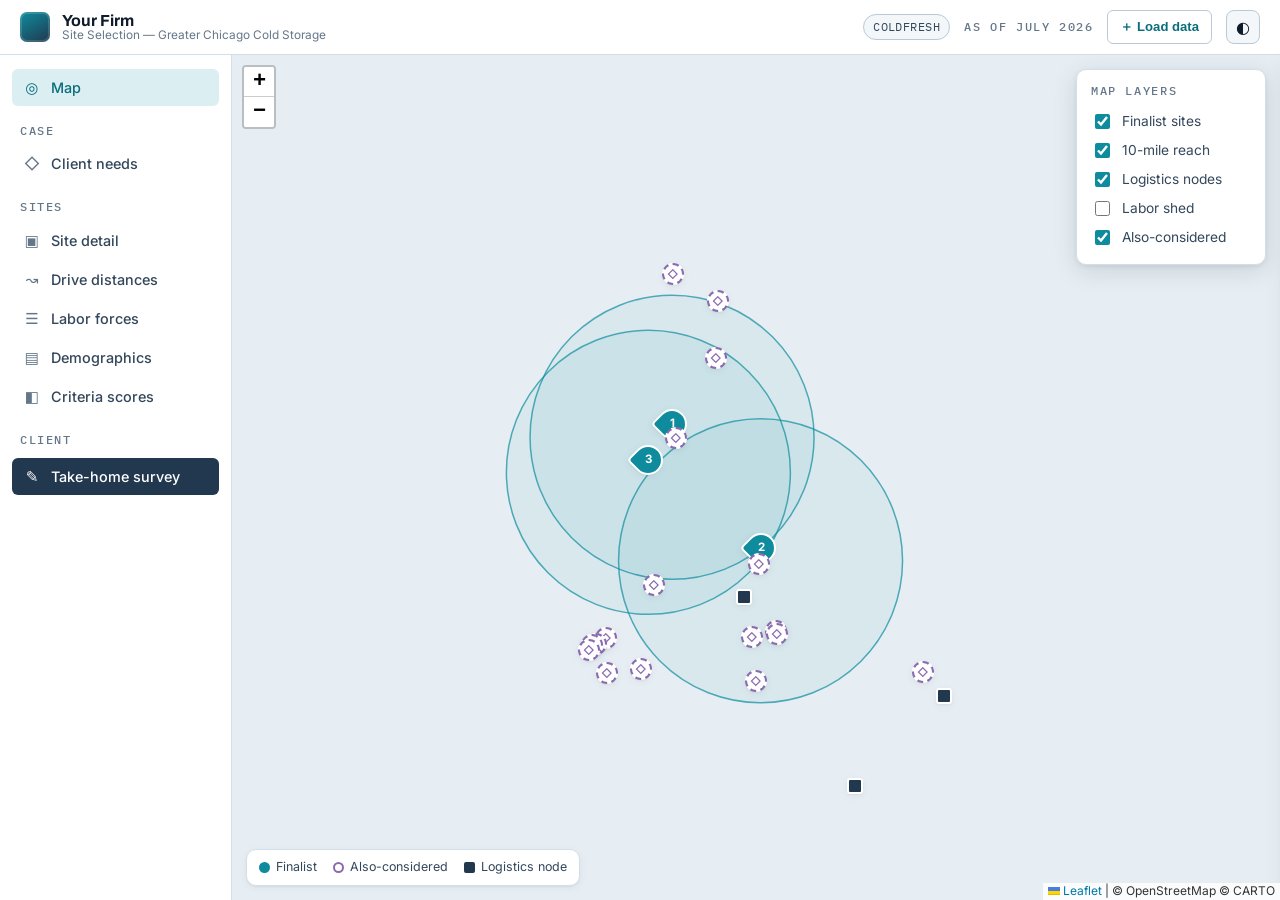
==== desktop/index.html @ 629a75b7 "Load real ColdFresh case data; adapt both builds to it Replaces the demo dataset with the client's a" ====
<!DOCTYPE html>
<html lang="en">
<head>
  <meta charset="UTF-8" />
  <meta name="viewport" content="width=device-width, initial-scale=1.0" />
  <title>Cold-Chain Site Cockpit — Desktop</title>
  <meta name="description" content="Interactive site-selection cockpit for a Greater Chicago cold-storage search." />

  <link rel="preconnect" href="https://fonts.googleapis.com" />
  <link rel="preconnect" href="https://fonts.gstatic.com" crossorigin />
  <link href="https://fonts.googleapis.com/css2?family=Archivo:wght@500;600;700;800&family=Inter:wght@400;500;600&family=IBM+Plex+Mono:wght@400;500&display=swap" rel="stylesheet" />

  <link rel="stylesheet" href="../shared/vendor/leaflet/leaflet.css" />
  <link rel="stylesheet" href="../shared/theme.css" />
  <link rel="stylesheet" href="styles.css" />
</head>
<body>
  <!-- ===== Top bar ===== -->
  <header class="topbar">
    <div class="brand">
      <div class="brand__mark" aria-hidden="true"></div>
      <div class="brand__text">
        <span class="brand__firm" id="firmName">Your Firm</span>
        <span class="brand__eng" id="engLine">Site Selection</span>
      </div>
    </div>
    <div class="topbar__meta">
      <span class="pill" id="clientPill">Client</span>
      <span class="eyebrow" id="asOf">As of —</span>
      <button class="btn btn--ghost btn--sm" id="openLoader">＋ Load data</button>
      <button class="icon-btn" id="themeToggle" title="Toggle light / dark" aria-label="Toggle theme">◐</button>
    </div>
  </header>

  <!-- ===== Sample-data banner ===== -->
  <div class="sample-banner" id="sampleBanner" hidden>
    <strong>Sample data.</strong> Placeholder figures so the map renders — replace with the real case data.
  </div>

  <!-- ===== App shell ===== -->
  <div class="app">
    <!-- Left nav -->
    <nav class="sidenav" id="sidenav" aria-label="Sections">
      <button class="navitem is-active" data-view="map"><span class="navitem__ico">◎</span>Map</button>
      <div class="navgroup eyebrow">Case</div>
      <button class="navitem" data-view="needs"><span class="navitem__ico">◇</span>Client needs</button>
      <div class="navgroup eyebrow">Sites</div>
      <button class="navitem" data-view="sites"><span class="navitem__ico">▣</span>Site detail</button>
      <button class="navitem" data-view="drive"><span class="navitem__ico">↝</span>Drive distances</button>
      <button class="navitem" data-view="labor"><span class="navitem__ico">☰</span>Labor forces</button>
      <button class="navitem" data-view="demographics"><span class="navitem__ico">▤</span>Demographics</button>
      <button class="navitem" data-view="criteria"><span class="navitem__ico">◧</span>Criteria scores</button>
      <div class="navgroup eyebrow">Client</div>
      <button class="navitem navitem--cta" data-view="survey"><span class="navitem__ico">✎</span>Take-home survey</button>
    </nav>

    <!-- Map hero -->
    <main class="stage">
      <div id="map" class="map"></div>

      <!-- Floating layer control -->
      <div class="layers" id="layers">
        <div class="layers__title eyebrow">Map layers</div>
        <label class="layers__row"><input type="checkbox" id="lyr-sites" checked /> <span>Finalist sites</span></label>
        <label class="layers__row"><input type="checkbox" id="lyr-rings" checked /> <span>10-mile reach</span></label>
        <label class="layers__row"><input type="checkbox" id="lyr-nodes" checked /> <span>Logistics nodes</span></label>
        <label class="layers__row"><input type="checkbox" id="lyr-labor" /> <span>Labor shed</span></label>
        <label class="layers__row"><input type="checkbox" id="lyr-alt" checked /> <span>Also-considered</span></label>
        <label class="layers__row" id="lyr-demo-row" hidden><input type="checkbox" id="lyr-demo" checked /> <span id="lyr-demo-label">Demographics</span></label>
      </div>
      <div class="demo-legend" id="demoLegend" hidden></div>

      <!-- Map legend -->
      <div class="legend" id="legend">
        <span><i class="dot dot--site"></i>Finalist</span>
        <span><i class="dot dot--alt"></i>Also-considered</span>
        <span><i class="dot dot--node"></i>Logistics node</span>
      </div>
    </main>

    <!-- Right drawer (site detail / section panels) -->
    <aside class="drawer" id="drawer" aria-live="polite" hidden>
      <button class="drawer__close" id="drawerClose" aria-label="Close">✕</button>
      <div class="drawer__body" id="drawerBody"></div>
    </aside>
  </div>

  <!-- Data loader modal -->
  <div class="modal" id="loaderModal" hidden>
    <div class="modal__scrim" id="loaderScrim"></div>
    <div class="modal__card" role="dialog" aria-label="Load data">
      <button class="modal__close" id="loaderClose" aria-label="Close">✕</button>
      <div class="eyebrow">Load your data</div>
      <h2 style="margin:4px 0 6px">Drop in your files</h2>
      <p class="modal__lede">CSV, Excel (.xlsx), or GeoJSON — sites, demographics, and client requirements. The map and every component adjust to what you load. Stored on this device for this build only.</p>

      <div class="dropzone" id="dropzone">
        <input type="file" id="fileInput" multiple accept=".csv,.tsv,.txt,.xlsx,.xls,.geojson,.json" hidden />
        <div class="dropzone__inner">
          <div class="dropzone__ico">⬆</div>
          <div><strong>Drag files here</strong> or <button class="linklike" id="browseBtn">browse</button></div>
          <div class="dropzone__hint">sites · demographics · requirements</div>
        </div>
      </div>

      <div class="filelist" id="filelist"></div>

      <div class="modal__row">
        <button class="btn" id="applyBtn" disabled>Apply to dashboard</button>
        <button class="btn btn--ghost" id="resetBtn">Reset to demo</button>
      </div>
      <div id="loaderMsg" class="loader-msg"></div>

      <details class="templates">
        <summary>Need the format? Download a template</summary>
        <div class="templates__row">
          <a class="pill" href="../templates/sites-template.csv" download>sites-template.csv</a>
          <a class="pill" href="../templates/demographics-template.csv" download>demographics-template.csv</a>
          <a class="pill" href="../templates/requirements-template.csv" download>requirements-template.csv</a>
        </div>
        <p class="form-note" style="margin-top:8px">Column names are flexible (e.g. <code>rent</code>, <code>askingRent</code>, or <code>rentNNN</code> all work). Sites need <code>lat</code>/<code>lng</code>; demographics need <code>lat</code>/<code>lng</code> + any metric columns; requirements need <code>label</code>/<code>value</code>.</p>
      </details>
    </div>
  </div>

  <script src="../shared/vendor/leaflet/leaflet.js"></script>
  <script src="../shared/vendor/papaparse.min.js"></script>
  <script src="../shared/vendor/xlsx.full.min.js"></script>
  <script src="../shared/config.js"></script>
  <script src="../shared/data.js"></script>
  <script src="../shared/loader.js"></script>
  <script src="app.js"></script>
</body>
</html>
---- shared/vendor/leaflet/leaflet.css ----
/* required styles */

.leaflet-pane,
.leaflet-tile,
.leaflet-marker-icon,
.leaflet-marker-shadow,
.leaflet-tile-container,
.leaflet-pane > svg,
.leaflet-pane > canvas,
.leaflet-zoom-box,
.leaflet-image-layer,
.leaflet-layer {
	position: absolute;
	left: 0;
	top: 0;
	}
.leaflet-container {
	overflow: hidden;
	}
.leaflet-tile,
.leaflet-marker-icon,
.leaflet-marker-shadow {
	-webkit-user-select: none;
	   -moz-user-select: none;
	        user-select: none;
	  -webkit-user-drag: none;
	}
/* Prevents IE11 from highlighting tiles in blue */
.leaflet-tile::selection {
	background: transparent;
}
/* Safari renders non-retina tile on retina better with this, but Chrome is worse */
.leaflet-safari .leaflet-tile {
	image-rendering: -webkit-optimize-contrast;
	}
/* hack that prevents hw layers "stretching" when loading new tiles */
.leaflet-safari .leaflet-tile-container {
	width: 1600px;
	height: 1600px;
	-webkit-transform-origin: 0 0;
	}
.leaflet-marker-icon,
.leaflet-marker-shadow {
	display: block;
	}
/* .leaflet-container svg: reset svg max-width decleration shipped in Joomla! (joomla.org) 3.x */
/* .leaflet-container img: map is broken in FF if you have max-width: 100% on tiles */
.leaflet-container .leaflet-overlay-pane svg {
	max-width: none !important;
	max-height: none !important;
	}
.leaflet-container .leaflet-marker-pane img,
.leaflet-container .leaflet-shadow-pane img,
.leaflet-container .leaflet-tile-pane img,
.leaflet-container img.leaflet-image-layer,
.leaflet-container .leaflet-tile {
	max-width: none !important;
	max-height: none !important;
	width: auto;
	padding: 0;
	}

.leaflet-container img.leaflet-tile {
	/* See: https://bugs.chromium.org/p/chromium/issues/detail?id=600120 */
	mix-blend-mode: plus-lighter;
}

.leaflet-container.leaflet-touch-zoom {
	-ms-touch-action: pan-x pan-y;
	touch-action: pan-x pan-y;
	}
.leaflet-container.leaflet-touch-drag {
	-ms-touch-action: pinch-zoom;
	/* Fallback for FF which doesn't support pinch-zoom */
	touch-action: none;
	touch-action: pinch-zoom;
}
.leaflet-container.leaflet-touch-drag.leaflet-touch-zoom {
	-ms-touch-action: none;
	touch-action: none;
}
.leaflet-container {
	-webkit-tap-highlight-color: transparent;
}
.leaflet-container a {
	-webkit-tap-highlight-color: rgba(51, 181, 229, 0.4);
}
.leaflet-tile {
	filter: inherit;
	visibility: hidden;
	}
.leaflet-tile-loaded {
	visibility: inherit;
	}
.leaflet-zoom-box {
	width: 0;
	height: 0;
	-moz-box-sizing: border-box;
	     box-sizing: border-box;
	z-index: 800;
	}
/* workaround for https://bugzilla.mozilla.org/show_bug.cgi?id=888319 */
.leaflet-overlay-pane svg {
	-moz-user-select: none;
	}

.leaflet-pane         { z-index: 400; }

.leaflet-tile-pane    { z-index: 200; }
.leaflet-overlay-pane { z-index: 400; }
.leaflet-shadow-pane  { z-index: 500; }
.leaflet-marker-pane  { z-index: 600; }
.leaflet-tooltip-pane   { z-index: 650; }
.leaflet-popup-pane   { z-index: 700; }

.leaflet-map-pane canvas { z-index: 100; }
.leaflet-map-pane svg    { z-index: 200; }

.leaflet-vml-shape {
	width: 1px;
	height: 1px;
	}
.lvml {
	behavior: url(#default#VML);
	display: inline-block;
	position: absolute;
	}


/* control positioning */

.leaflet-control {
	position: relative;
	z-index: 800;
	pointer-events: visiblePainted; /* IE 9-10 doesn't have auto */
	pointer-events: auto;
	}
.leaflet-top,
.leaflet-bottom {
	position: absolute;
	z-index: 1000;
	pointer-events: none;
	}
.leaflet-top {
	top: 0;
	}
.leaflet-right {
	right: 0;
	}
.leaflet-bottom {
	bottom: 0;
	}
.leaflet-left {
	left: 0;
	}
.leaflet-control {
	float: left;
	clear: both;
	}
.leaflet-right .leaflet-control {
	float: right;
	}
.leaflet-top .leaflet-control {
	margin-top: 10px;
	}
.leaflet-bottom .leaflet-control {
	margin-bottom: 10px;
	}
.leaflet-left .leaflet-control {
	margin-left: 10px;
	}
.leaflet-right .leaflet-control {
	margin-right: 10px;
	}


/* zoom and fade animations */

.leaflet-fade-anim .leaflet-popup {
	opacity: 0;
	-webkit-transition: opacity 0.2s linear;
	   -moz-transition: opacity 0.2s linear;
	        transition: opacity 0.2s linear;
	}
.leaflet-fade-anim .leaflet-map-pane .leaflet-popup {
	opacity: 1;
	}
.leaflet-zoom-animated {
	-webkit-transform-origin: 0 0;
	    -ms-transform-origin: 0 0;
	        transform-origin: 0 0;
	}
svg.leaflet-zoom-animated {
	will-change: transform;
}

.leaflet-zoom-anim .leaflet-zoom-animated {
	-webkit-transition: -webkit-transform 0.25s cubic-bezier(0,0,0.25,1);
	   -moz-transition:    -moz-transform 0.25s cubic-bezier(0,0,0.25,1);
	        transition:         transform 0.25s cubic-bezier(0,0,0.25,1);
	}
.leaflet-zoom-anim .leaflet-tile,
.leaflet-pan-anim .leaflet-tile {
	-webkit-transition: none;
	   -moz-transition: none;
	        transition: none;
	}

.leaflet-zoom-anim .leaflet-zoom-hide {
	visibility: hidden;
	}


/* cursors */

.leaflet-interactive {
	cursor: pointer;
	}
.leaflet-grab {
	cursor: -webkit-grab;
	cursor:    -moz-grab;
	cursor:         grab;
	}
.leaflet-crosshair,
.leaflet-crosshair .leaflet-interactive {
	cursor: crosshair;
	}
.leaflet-popup-pane,
.leaflet-control {
	cursor: auto;
	}
.leaflet-dragging .leaflet-grab,
.leaflet-dragging .leaflet-grab .leaflet-interactive,
.leaflet-dragging .leaflet-marker-draggable {
	cursor: move;
	cursor: -webkit-grabbing;
	cursor:    -moz-grabbing;
	cursor:         grabbing;
	}

/* marker & overlays interactivity */
.leaflet-marker-icon,
.leaflet-marker-shadow,
.leaflet-image-layer,
.leaflet-pane > svg path,
.leaflet-tile-container {
	pointer-events: none;
	}

.leaflet-marker-icon.leaflet-interactive,
.leaflet-image-layer.leaflet-interactive,
.leaflet-pane > svg path.leaflet-interactive,
svg.leaflet-image-layer.leaflet-interactive path {
	pointer-events: visiblePainted; /* IE 9-10 doesn't have auto */
	pointer-events: auto;
	}

/* visual tweaks */

.leaflet-container {
	background: #ddd;
	outline-offset: 1px;
	}
.leaflet-container a {
	color: #0078A8;
	}
.leaflet-zoom-box {
	border: 2px dotted #38f;
	background: rgba(255,255,255,0.5);
	}


/* general typography */
.leaflet-container {
	font-family: "Helvetica Neue", Arial, Helvetica, sans-serif;
	font-size: 12px;
	font-size: 0.75rem;
	line-height: 1.5;
	}


/* general toolbar styles */

.leaflet-bar {
	box-shadow: 0 1px 5px rgba(0,0,0,0.65);
	border-radius: 4px;
	}
.leaflet-bar a {
	background-color: #fff;
	border-bottom: 1px solid #ccc;
	width: 26px;
	height: 26px;
	line-height: 26px;
	display: block;
	text-align: center;
	text-decoration: none;
	color: black;
	}
.leaflet-bar a,
.leaflet-control-layers-toggle {
	background-position: 50% 50%;
	background-repeat: no-repeat;
	display: block;
	}
.leaflet-bar a:hover,
.leaflet-bar a:focus {
	background-color: #f4f4f4;
	}
.leaflet-bar a:first-child {
	border-top-left-radius: 4px;
	border-top-right-radius: 4px;
	}
.leaflet-bar a:last-child {
	border-bottom-left-radius: 4px;
	border-bottom-right-radius: 4px;
	border-bottom: none;
	}
.leaflet-bar a.leaflet-disabled {
	cursor: default;
	background-color: #f4f4f4;
	color: #bbb;
	}

.leaflet-touch .leaflet-bar a {
	width: 30px;
	height: 30px;
	line-height: 30px;
	}
.leaflet-touch .leaflet-bar a:first-child {
	border-top-left-radius: 2px;
	border-top-right-radius: 2px;
	}
.leaflet-touch .leaflet-bar a:last-child {
	border-bottom-left-radius: 2px;
	border-bottom-right-radius: 2px;
	}

/* zoom control */

.leaflet-control-zoom-in,
.leaflet-control-zoom-out {
	font: bold 18px 'Lucida Console', Monaco, monospace;
	text-indent: 1px;
	}

.leaflet-touch .leaflet-control-zoom-in, .leaflet-touch .leaflet-control-zoom-out  {
	font-size: 22px;
	}


/* layers control */

.leaflet-control-layers {
	box-shadow: 0 1px 5px rgba(0,0,0,0.4);
	background: #fff;
	border-radius: 5px;
	}
.leaflet-control-layers-toggle {
	background-image: url(images/layers.png);
	width: 36px;
	height: 36px;
	}
.leaflet-retina .leaflet-control-layers-toggle {
	background-image: url(images/layers-2x.png);
	background-size: 26px 26px;
	}
.leaflet-touch .leaflet-control-layers-toggle {
	width: 44px;
	height: 44px;
	}
.leaflet-control-layers .leaflet-control-layers-list,
.leaflet-control-layers-expanded .leaflet-control-layers-toggle {
	display: none;
	}
.leaflet-control-layers-expanded .leaflet-control-layers-list {
	display: block;
	position: relative;
	}
.leaflet-control-layers-expanded {
	padding: 6px 10px 6px 6px;
	color: #333;
	background: #fff;
	}
.leaflet-control-layers-scrollbar {
	overflow-y: scroll;
	overflow-x: hidden;
	padding-right: 5px;
	}
.leaflet-control-layers-selector {
	margin-top: 2px;
	position: relative;
	top: 1px;
	}
.leaflet-control-layers label {
	display: block;
	font-size: 13px;
	font-size: 1.08333em;
	}
.leaflet-control-layers-separator {
	height: 0;
	border-top: 1px solid #ddd;
	margin: 5px -10px 5px -6px;
	}

/* Default icon URLs */
.leaflet-default-icon-path { /* used only in path-guessing heuristic, see L.Icon.Default */
	background-image: url(images/marker-icon.png);
	}


/* attribution and scale controls */

.leaflet-container .leaflet-control-attribution {
	background: #fff;
	background: rgba(255, 255, 255, 0.8);
	margin: 0;
	}
.leaflet-control-attribution,
.leaflet-control-scale-line {
	padding: 0 5px;
	color: #333;
	line-height: 1.4;
	}
.leaflet-control-attribution a {
	text-decoration: none;
	}
.leaflet-control-attribution a:hover,
.leaflet-control-attribution a:focus {
	text-decoration: underline;
	}
.leaflet-attribution-flag {
	display: inline !important;
	vertical-align: baseline !important;
	width: 1em;
	height: 0.6669em;
	}
.leaflet-left .leaflet-control-scale {
	margin-left: 5px;
	}
.leaflet-bottom .leaflet-control-scale {
	margin-bottom: 5px;
	}
.leaflet-control-scale-line {
	border: 2px solid #777;
	border-top: none;
	line-height: 1.1;
	padding: 2px 5px 1px;
	white-space: nowrap;
	-moz-box-sizing: border-box;
	     box-sizing: border-box;
	background: rgba(255, 255, 255, 0.8);
	text-shadow: 1px 1px #fff;
	}
.leaflet-control-scale-line:not(:first-child) {
	border-top: 2px solid #777;
	border-bottom: none;
	margin-top: -2px;
	}
.leaflet-control-scale-line:not(:first-child):not(:last-child) {
	border-bottom: 2px solid #777;
	}

.leaflet-touch .leaflet-control-attribution,
.leaflet-touch .leaflet-control-layers,
.leaflet-touch .leaflet-bar {
	box-shadow: none;
	}
.leaflet-touch .leaflet-control-layers,
.leaflet-touch .leaflet-bar {
	border: 2px solid rgba(0,0,0,0.2);
	background-clip: padding-box;
	}


/* popup */

.leaflet-popup {
	position: absolute;
	text-align: center;
	margin-bottom: 20px;
	}
.leaflet-popup-content-wrapper {
	padding: 1px;
	text-align: left;
	border-radius: 12px;
	}
.leaflet-popup-content {
	margin: 13px 24px 13px 20px;
	line-height: 1.3;
	font-size: 13px;
	font-size: 1.08333em;
	min-height: 1px;
	}
.leaflet-popup-content p {
	margin: 17px 0;
	margin: 1.3em 0;
	}
.leaflet-popup-tip-container {
	width: 40px;
	height: 20px;
	position: absolute;
	left: 50%;
	margin-top: -1px;
	margin-left: -20px;
	overflow: hidden;
	pointer-events: none;
	}
.leaflet-popup-tip {
	width: 17px;
	height: 17px;
	padding: 1px;

	margin: -10px auto 0;
	pointer-events: auto;

	-webkit-transform: rotate(45deg);
	   -moz-transform: rotate(45deg);
	    -ms-transform: rotate(45deg);
	        transform: rotate(45deg);
	}
.leaflet-popup-content-wrapper,
.leaflet-popup-tip {
	background: white;
	color: #333;
	box-shadow: 0 3px 14px rgba(0,0,0,0.4);
	}
.leaflet-container a.leaflet-popup-close-button {
	position: absolute;
	top: 0;
	right: 0;
	border: none;
	text-align: center;
	width: 24px;
	height: 24px;
	font: 16px/24px Tahoma, Verdana, sans-serif;
	color: #757575;
	text-decoration: none;
	background: transparent;
	}
.leaflet-container a.leaflet-popup-close-button:hover,
.leaflet-container a.leaflet-popup-close-button:focus {
	color: #585858;
	}
.leaflet-popup-scrolled {
	overflow: auto;
	}

.leaflet-oldie .leaflet-popup-content-wrapper {
	-ms-zoom: 1;
	}
.leaflet-oldie .leaflet-popup-tip {
	width: 24px;
	margin: 0 auto;

	-ms-filter: "progid:DXImageTransform.Microsoft.Matrix(M11=0.70710678, M12=0.70710678, M21=-0.70710678, M22=0.70710678)";
	filter: progid:DXImageTransform.Microsoft.Matrix(M11=0.70710678, M12=0.70710678, M21=-0.70710678, M22=0.70710678);
	}

.leaflet-oldie .leaflet-control-zoom,
.leaflet-oldie .leaflet-control-layers,
.leaflet-oldie .leaflet-popup-content-wrapper,
.leaflet-oldie .leaflet-popup-tip {
	border: 1px solid #999;
	}


/* div icon */

.leaflet-div-icon {
	background: #fff;
	border: 1px solid #666;
	}


/* Tooltip */
/* Base styles for the element that has a tooltip */
.leaflet-tooltip {
	position: absolute;
	padding: 6px;
	background-color: #fff;
	border: 1px solid #fff;
	border-radius: 3px;
	color: #222;
	white-space: nowrap;
	-webkit-user-select: none;
	-moz-user-select: none;
	-ms-user-select: none;
	user-select: none;
	pointer-events: none;
	box-shadow: 0 1px 3px rgba(0,0,0,0.4);
	}
.leaflet-tooltip.leaflet-interactive {
	cursor: pointer;
	pointer-events: auto;
	}
.leaflet-tooltip-top:before,
.leaflet-tooltip-bottom:before,
.leaflet-tooltip-left:before,
.leaflet-tooltip-right:before {
	position: absolute;
	pointer-events: none;
	border: 6px solid transparent;
	background: transparent;
	content: "";
	}

/* Directions */

.leaflet-tooltip-bottom {
	margin-top: 6px;
}
.leaflet-tooltip-top {
	margin-top: -6px;
}
.leaflet-tooltip-bottom:before,
.leaflet-tooltip-top:before {
	left: 50%;
	margin-left: -6px;
	}
.leaflet-tooltip-top:before {
	bottom: 0;
	margin-bottom: -12px;
	border-top-color: #fff;
	}
.leaflet-tooltip-bottom:before {
	top: 0;
	margin-top: -12px;
	margin-left: -6px;
	border-bottom-color: #fff;
	}
.leaflet-tooltip-left {
	margin-left: -6px;
}
.leaflet-tooltip-right {
	margin-left: 6px;
}
.leaflet-tooltip-left:before,
.leaflet-tooltip-right:before {
	top: 50%;
	margin-top: -6px;
	}
.leaflet-tooltip-left:before {
	right: 0;
	margin-right: -12px;
	border-left-color: #fff;
	}
.leaflet-tooltip-right:before {
	left: 0;
	margin-left: -12px;
	border-right-color: #fff;
	}

/* Printing */

@media print {
	/* Prevent printers from removing background-images of controls. */
	.leaflet-control {
		-webkit-print-color-adjust: exact;
		print-color-adjust: exact;
		}
	}
---- shared/theme.css ----
/* ============================================================
   Cold-Chain Site Cockpit — shared design tokens
   Subject: cold-storage industrial site selection, Chicago/Midwest
   Treatment: utilitarian-but-polished information-design dashboard.
   Palette is cool-biased ("cold storage"): steel navy structure,
   cold-teal accent, reserved semantic colors for scorecards.
   ============================================================ */

:root {
  /* type roles */
  --font-display: "Archivo", "Archivo Narrow", system-ui, -apple-system, "Segoe UI", sans-serif;
  --font-body: "Inter", system-ui, -apple-system, "Segoe UI", Roboto, sans-serif;
  --font-mono: "IBM Plex Mono", ui-monospace, "SFMono-Regular", "Menlo", monospace;

  /* type scale (1.20 minor third) */
  --t-eyebrow: 0.72rem;
  --t-small: 0.82rem;
  --t-body: 0.95rem;
  --t-h4: 1.05rem;
  --t-h3: 1.3rem;
  --t-h2: 1.62rem;
  --t-h1: 2.1rem;
  --t-display: 2.6rem;

  /* radii + elevation */
  --r-sm: 6px;
  --r-md: 10px;
  --r-lg: 16px;
  --shadow-1: 0 1px 2px rgba(14, 27, 42, 0.06), 0 2px 8px rgba(14, 27, 42, 0.05);
  --shadow-2: 0 6px 24px rgba(14, 27, 42, 0.12), 0 2px 6px rgba(14, 27, 42, 0.08);

  /* spacing rhythm */
  --sp-1: 4px;
  --sp-2: 8px;
  --sp-3: 12px;
  --sp-4: 16px;
  --sp-5: 24px;
  --sp-6: 32px;
  --sp-7: 48px;
}

/* ---- LIGHT (default) ---- */
:root {
  --bg: #EEF3F7;          /* cool page ground */
  --surface: #FFFFFF;
  --surface-2: #F3F7FA;
  --surface-3: #E6EEF3;
  --ink: #0E1B2A;         /* cool near-black */
  --ink-2: #33475B;
  --ink-muted: #64778A;
  --line: #D3DFE8;
  --line-strong: #B9CAD6;

  --accent: #0E8C9E;       /* cold teal */
  --accent-strong: #0A6D7C;
  --accent-soft: #DBEFF2;
  --navy: #21384F;         /* steel navy — structural */
  --navy-soft: #E4EAF0;

  /* semantic (scorecards / status) — distinct from accent */
  --good: #2E9E6B;
  --good-soft: #DAF0E4;
  --warn: #C0891F;
  --warn-soft: #F6EBCF;
  --crit: #C24A43;
  --crit-soft: #F6DCDA;

  /* map layer colors */
  --site-primary: #0E8C9E;
  --site-alt: #8A6BB0;      /* also-considered — violet, distinct hue */
  --node-color: #21384F;
  --ring-color: #0E8C9E;
  --labor-color: #C0891F;

  color-scheme: light;
}

/* ---- DARK ---- */
@media (prefers-color-scheme: dark) {
  :root {
    --bg: #0A121B;
    --surface: #131F2B;
    --surface-2: #18262F;
    --surface-3: #1F2F3B;
    --ink: #E9F1F7;
    --ink-2: #B7C7D4;
    --ink-muted: #8397A6;
    --line: #24343F;
    --line-strong: #33475659;

    --accent: #2FB6C9;
    --accent-strong: #58CBDB;
    --accent-soft: #123842;
    --navy: #9FB6CC;
    --navy-soft: #17242F;

    --good: #43C68A;
    --good-soft: #10281E;
    --warn: #E0AC44;
    --warn-soft: #2B2410;
    --crit: #E37970;
    --crit-soft: #2C1614;

    --site-primary: #2FB6C9;
    --site-alt: #B79AD9;
    --node-color: #9FB6CC;
    --ring-color: #2FB6C9;
    --labor-color: #E0AC44;

    color-scheme: dark;
    --shadow-1: 0 1px 2px rgba(0,0,0,0.4), 0 2px 10px rgba(0,0,0,0.35);
    --shadow-2: 0 8px 30px rgba(0,0,0,0.5), 0 2px 8px rgba(0,0,0,0.4);
  }
}

/* explicit toggle overrides media query in BOTH directions */
:root[data-theme="dark"] {
  --bg: #0A121B; --surface: #131F2B; --surface-2: #18262F; --surface-3: #1F2F3B;
  --ink: #E9F1F7; --ink-2: #B7C7D4; --ink-muted: #8397A6;
  --line: #24343F; --line-strong: #3a4d5b;
  --accent: #2FB6C9; --accent-strong: #58CBDB; --accent-soft: #123842;
  --navy: #9FB6CC; --navy-soft: #17242F;
  --good: #43C68A; --good-soft: #10281E; --warn: #E0AC44; --warn-soft: #2B2410;
  --crit: #E37970; --crit-soft: #2C1614;
  --site-primary: #2FB6C9; --site-alt: #B79AD9; --node-color: #9FB6CC;
  --ring-color: #2FB6C9; --labor-color: #E0AC44;
  color-scheme: dark;
  --shadow-1: 0 1px 2px rgba(0,0,0,0.4), 0 2px 10px rgba(0,0,0,0.35);
  --shadow-2: 0 8px 30px rgba(0,0,0,0.5), 0 2px 8px rgba(0,0,0,0.4);
}
:root[data-theme="light"] {
  --bg: #EEF3F7; --surface: #FFFFFF; --surface-2: #F3F7FA; --surface-3: #E6EEF3;
  --ink: #0E1B2A; --ink-2: #33475B; --ink-muted: #64778A;
  --line: #D3DFE8; --line-strong: #B9CAD6;
  --accent: #0E8C9E; --accent-strong: #0A6D7C; --accent-soft: #DBEFF2;
  --navy: #21384F; --navy-soft: #E4EAF0;
  --good: #2E9E6B; --good-soft: #DAF0E4; --warn: #C0891F; --warn-soft: #F6EBCF;
  --crit: #C24A43; --crit-soft: #F6DCDA;
  --site-primary: #0E8C9E; --site-alt: #8A6BB0; --node-color: #21384F;
  --ring-color: #0E8C9E; --labor-color: #C0891F;
  color-scheme: light;
}

/* ---- base reset / primitives ---- */
* { box-sizing: border-box; }
html, body { margin: 0; padding: 0; }
body {
  font-family: var(--font-body);
  font-size: var(--t-body);
  line-height: 1.5;
  color: var(--ink);
  background: var(--bg);
  -webkit-font-smoothing: antialiased;
  text-rendering: optimizeLegibility;
}
h1, h2, h3, h4 { font-family: var(--font-display); font-weight: 700; line-height: 1.14; text-wrap: balance; margin: 0; }
h1 { font-size: var(--t-h1); letter-spacing: -0.01em; }
h2 { font-size: var(--t-h2); letter-spacing: -0.01em; }
h3 { font-size: var(--t-h3); }
h4 { font-size: var(--t-h4); }
p { margin: 0 0 var(--sp-3); }
a { color: var(--accent-strong); }

.eyebrow {
  font-family: var(--font-mono);
  font-size: var(--t-eyebrow);
  letter-spacing: 0.14em;
  text-transform: uppercase;
  color: var(--ink-muted);
  font-weight: 500;
}
.num { font-variant-numeric: tabular-nums; }

/* pills / chips */
.pill {
  display: inline-flex; align-items: center; gap: 6px;
  font-family: var(--font-mono); font-size: var(--t-eyebrow);
  letter-spacing: 0.04em; text-transform: uppercase;
  padding: 3px 9px; border-radius: 100px; border: 1px solid var(--line-strong);
  color: var(--ink-2); background: var(--surface-2); white-space: nowrap;
}
.pill--good { color: var(--good); background: var(--good-soft); border-color: transparent; }
.pill--warn { color: var(--warn); background: var(--warn-soft); border-color: transparent; }
.pill--crit { color: var(--crit); background: var(--crit-soft); border-color: transparent; }
.pill--accent { color: var(--accent-strong); background: var(--accent-soft); border-color: transparent; }
.pill--alt { color: var(--site-alt); background: transparent; border-color: var(--site-alt); }

/* focus visibility */
:focus-visible { outline: 2px solid var(--accent); outline-offset: 2px; border-radius: 4px; }

@media (prefers-reduced-motion: reduce) {
  * { animation-duration: 0.001ms !important; transition-duration: 0.001ms !important; }
}
---- desktop/styles.css ----
/* ===== Desktop build layout ===== */
html, body { height: 100%; }
body { display: flex; flex-direction: column; overflow: hidden; }

/* Top bar */
.topbar {
  display: flex; align-items: center; justify-content: space-between;
  padding: 10px 20px; background: var(--surface); border-bottom: 1px solid var(--line);
  flex: 0 0 auto; z-index: 30;
}
.brand { display: flex; align-items: center; gap: 12px; }
.brand__mark {
  width: 30px; height: 30px; border-radius: 7px;
  background: linear-gradient(150deg, var(--accent), var(--navy));
  box-shadow: inset 0 0 0 2px rgba(255,255,255,0.15);
}
.brand__text { display: flex; flex-direction: column; line-height: 1.1; }
.brand__firm { font-family: var(--font-display); font-weight: 700; font-size: 1rem; color: var(--ink); }
.brand__eng { font-size: 0.74rem; color: var(--ink-muted); }
.topbar__meta { display: flex; align-items: center; gap: 14px; }
.icon-btn {
  border: 1px solid var(--line-strong); background: var(--surface-2); color: var(--ink);
  width: 34px; height: 34px; border-radius: 8px; cursor: pointer; font-size: 1rem;
}
.icon-btn:hover { background: var(--surface-3); }

/* Sample banner */
.sample-banner {
  background: var(--warn-soft); color: var(--ink); border-bottom: 1px solid var(--line);
  padding: 7px 20px; font-size: var(--t-small); flex: 0 0 auto;
}
.sample-banner strong { color: var(--warn); }

/* App shell: sidebar | stage | drawer */
.app { flex: 1 1 auto; display: grid; grid-template-columns: 232px 1fr; min-height: 0; position: relative; }

/* Side nav */
.sidenav {
  background: var(--surface); border-right: 1px solid var(--line);
  padding: 14px 12px; overflow-y: auto; display: flex; flex-direction: column; gap: 2px;
}
.navgroup { margin: 14px 8px 4px; }
.navitem {
  display: flex; align-items: center; gap: 10px; width: 100%; text-align: left;
  padding: 9px 11px; border: none; border-radius: var(--r-sm); background: transparent;
  color: var(--ink-2); font-family: var(--font-body); font-size: 0.9rem; font-weight: 500; cursor: pointer;
}
.navitem__ico { width: 18px; text-align: center; color: var(--ink-muted); font-size: 0.95rem; }
.navitem:hover { background: var(--surface-2); color: var(--ink); }
.navitem.is-active { background: var(--accent-soft); color: var(--accent-strong); }
.navitem.is-active .navitem__ico { color: var(--accent-strong); }
.navitem--cta { margin-top: 4px; background: var(--navy); color: #fff; }
.navitem--cta .navitem__ico { color: #fff; }
.navitem--cta:hover { background: var(--navy); filter: brightness(1.08); color: #fff; }

/* Stage + map */
.stage { position: relative; min-width: 0; }
.map { position: absolute; inset: 0; background: var(--surface-3); }
.leaflet-container { font-family: var(--font-body); background: var(--surface-3); }

/* Floating layer control */
.layers {
  position: absolute; top: 14px; right: 14px; z-index: 500;
  background: var(--surface); border: 1px solid var(--line); border-radius: var(--r-md);
  box-shadow: var(--shadow-2); padding: 12px 14px; width: 190px;
}
.layers__title { margin-bottom: 8px; }
.layers__row { display: flex; align-items: center; gap: 9px; padding: 4px 0; font-size: 0.86rem; color: var(--ink-2); cursor: pointer; }
.layers__row[hidden] { display: none; }
.layers__row input { accent-color: var(--accent); width: 15px; height: 15px; }

/* Legend */
.legend {
  position: absolute; left: 14px; bottom: 14px; z-index: 500;
  background: var(--surface); border: 1px solid var(--line); border-radius: var(--r-md);
  box-shadow: var(--shadow-1); padding: 8px 12px; display: flex; gap: 16px; font-size: 0.78rem; color: var(--ink-2);
}
.legend span { display: flex; align-items: center; gap: 6px; }
.dot { width: 11px; height: 11px; border-radius: 50%; display: inline-block; }
.dot--site { background: var(--site-primary); }
.dot--alt { background: transparent; border: 2px solid var(--site-alt); }
.dot--node { background: var(--node-color); border-radius: 2px; }

/* Map markers (divIcon) */
.mk { display: grid; place-items: center; font-weight: 700; color: #fff; box-shadow: var(--shadow-1); }
.mk--site { width: 30px; height: 30px; border-radius: 50% 50% 50% 4px; background: var(--site-primary); transform: rotate(45deg); border: 2px solid var(--surface); }
.mk--site span { transform: rotate(-45deg); font-size: 0.72rem; }
.mk--alt { width: 22px; height: 22px; border-radius: 50%; background: var(--surface); border: 2px dashed var(--site-alt); color: var(--site-alt); font-size: 0.68rem; }
.mk--node { width: 16px; height: 16px; border-radius: 3px; background: var(--node-color); border: 2px solid var(--surface); }
.node-tip { font-family: var(--font-mono); font-size: 0.7rem; }

/* Right drawer */
.drawer {
  position: absolute; top: 0; right: 0; height: 100%; width: 440px; max-width: 90vw;
  background: var(--surface); border-left: 1px solid var(--line); box-shadow: var(--shadow-2);
  z-index: 900; overflow-y: auto; transform: translateX(0);
  transition: transform 0.24s ease;
}
.drawer[hidden] { display: block; transform: translateX(102%); pointer-events: none; }
.drawer__close {
  position: sticky; top: 10px; float: right; margin: 10px 12px 0 0;
  width: 30px; height: 30px; border-radius: 7px; border: 1px solid var(--line-strong);
  background: var(--surface-2); color: var(--ink); cursor: pointer; z-index: 2;
}
.drawer__body { padding: 20px 22px 40px; }

/* Drawer content primitives */
.d-eyebrow { margin-bottom: 6px; }
.d-title { margin-bottom: 4px; }
.d-sub { color: var(--ink-muted); font-size: 0.9rem; margin-bottom: 16px; }
.d-section { margin: 20px 0; }
.d-section > h4 { margin-bottom: 10px; padding-bottom: 6px; border-bottom: 1px solid var(--line); }

.kv { display: grid; grid-template-columns: 130px 1fr; gap: 6px 14px; font-size: 0.9rem; }
.kv dt { color: var(--ink-muted); }
.kv dd { margin: 0; color: var(--ink); font-variant-numeric: tabular-nums; }

.chips { display: flex; flex-wrap: wrap; gap: 6px; }

/* Score bars */
.score-head { display: flex; align-items: baseline; gap: 10px; margin-bottom: 14px; }
.score-big { font-family: var(--font-display); font-size: 2.4rem; font-weight: 800; color: var(--accent-strong); line-height: 1; }
.score-row { display: grid; grid-template-columns: 108px 1fr 34px; align-items: center; gap: 10px; margin: 7px 0; font-size: 0.82rem; }
.score-track { display: block; height: 8px; border-radius: 100px; background: var(--surface-3); overflow: hidden; }
.score-fill { display: block; height: 100%; border-radius: 100px; background: var(--accent); }
.score-val { text-align: right; font-variant-numeric: tabular-nums; color: var(--ink-2); }

/* Criteria checklist */
.chk { list-style: none; margin: 0; padding: 0; }
.chk li { display: flex; align-items: center; gap: 10px; padding: 7px 0; font-size: 0.88rem; color: var(--ink-2); border-bottom: 1px solid var(--line); }
.chk li:last-child { border-bottom: none; }
.chk__ico { width: 20px; height: 20px; border-radius: 50%; display: inline-grid; place-items: center; font-size: 0.72rem; font-weight: 700; flex: 0 0 auto; }
.chk--met > .chk__ico, .chk__ico.chk--met { background: var(--good-soft); color: var(--good); }
.chk--confirm > .chk__ico, .chk__ico.chk--confirm { background: var(--warn-soft); color: var(--warn); }

.prosCons { display: grid; grid-template-columns: 1fr 1fr; gap: 14px; }
.prosCons ul { margin: 6px 0 0; padding-left: 16px; font-size: 0.85rem; color: var(--ink-2); }
.prosCons li { margin-bottom: 5px; }
.pc-label { font-weight: 600; font-size: 0.8rem; }
.pc-label--pro { color: var(--good); }
.pc-label--con { color: var(--crit); }

/* Section panel content (non-site views) */
.panel-lead { color: var(--ink-2); margin-bottom: 18px; }
.stat-grid { display: grid; grid-template-columns: 1fr 1fr; gap: 10px; margin-bottom: 18px; }
.stat {
  background: var(--surface-2); border: 1px solid var(--line); border-radius: var(--r-md); padding: 12px 14px;
}
.stat__val { font-family: var(--font-display); font-size: 1.5rem; font-weight: 700; color: var(--ink); }
.stat__lbl { font-size: 0.76rem; color: var(--ink-muted); }
.quad { display: grid; grid-template-columns: 1fr 1fr; gap: 12px; }
.quad__cell { border: 1px solid var(--line); border-radius: var(--r-md); padding: 12px 14px; }
.quad__cell h5 { margin: 0 0 8px; font-family: var(--font-display); font-size: 0.9rem; }
.quad__cell ul { margin: 0; padding-left: 16px; font-size: 0.85rem; color: var(--ink-2); }
.quad--s { border-top: 3px solid var(--good); }
.quad--w { border-top: 3px solid var(--crit); }
.quad--o { border-top: 3px solid var(--accent); }
.quad--t { border-top: 3px solid var(--warn); }

.table { width: 100%; border-collapse: collapse; font-size: 0.85rem; }
.table th, .table td { text-align: left; padding: 8px 10px; border-bottom: 1px solid var(--line); }
.table th { color: var(--ink-muted); font-weight: 500; font-size: 0.76rem; text-transform: uppercase; letter-spacing: 0.04em; }
.table td.num { text-align: right; font-variant-numeric: tabular-nums; }

.tl { list-style: none; margin: 0; padding: 0; }
.tl li { position: relative; padding: 0 0 18px 26px; border-left: 2px solid var(--line); }
.tl li:last-child { border-left-color: transparent; }
.tl li::before { content: ""; position: absolute; left: -7px; top: 2px; width: 12px; height: 12px; border-radius: 50%; background: var(--surface); border: 2px solid var(--line-strong); }
.tl li.done::before { background: var(--good); border-color: var(--good); }
.tl li.active::before { background: var(--accent); border-color: var(--accent); }
.tl__phase { font-family: var(--font-mono); font-size: 0.72rem; color: var(--accent-strong); text-transform: uppercase; letter-spacing: 0.05em; }
.tl__label { font-weight: 500; }
.tl__date { font-size: 0.78rem; color: var(--ink-muted); }

.stack { display: flex; height: 26px; border-radius: 6px; overflow: hidden; border: 1px solid var(--line); margin: 6px 0 4px; }
.stack > i { height: 100%; }
.stack-legend { display: flex; flex-wrap: wrap; gap: 12px; font-size: 0.75rem; color: var(--ink-2); margin-bottom: 14px; }
.stack-legend span { display: flex; align-items: center; gap: 5px; }
.stack-legend i { width: 10px; height: 10px; border-radius: 2px; display: inline-block; }

.list-clean { margin: 0; padding-left: 18px; }
.list-clean li { margin-bottom: 8px; color: var(--ink-2); }

.btn {
  display: inline-flex; align-items: center; gap: 8px; padding: 10px 16px; border-radius: var(--r-sm);
  background: var(--accent); color: #fff; border: none; font-weight: 600; font-size: 0.9rem; cursor: pointer;
}
.btn:hover { background: var(--accent-strong); }
.btn--ghost { background: transparent; color: var(--accent-strong); border: 1px solid var(--line-strong); }

/* Form */
.field { margin-bottom: 16px; }
.field label { display: block; font-weight: 600; font-size: 0.85rem; margin-bottom: 6px; }
.field input[type=text], .field textarea, .field select {
  width: 100%; padding: 9px 11px; border: 1px solid var(--line-strong); border-radius: var(--r-sm);
  background: var(--surface-2); color: var(--ink); font-family: var(--font-body); font-size: 0.9rem;
}
.field textarea { min-height: 72px; resize: vertical; }
.choice-row { display: flex; flex-wrap: wrap; gap: 8px; }
.choice {
  padding: 8px 12px; border: 1px solid var(--line-strong); border-radius: 100px; background: var(--surface-2);
  cursor: pointer; font-size: 0.85rem;
}
.choice.is-sel { background: var(--accent-soft); border-color: var(--accent); color: var(--accent-strong); }
.rank-list { list-style: none; margin: 0; padding: 0; }
.rank-list li { display: flex; align-items: center; gap: 10px; padding: 9px 11px; border: 1px solid var(--line); border-radius: var(--r-sm); margin-bottom: 6px; background: var(--surface-2); cursor: grab; }
.rank-list li .rank-n { font-family: var(--font-mono); color: var(--accent-strong); font-weight: 600; width: 18px; }
.rank-list .rank-move { margin-left: auto; display: flex; gap: 4px; }
.rank-move button { width: 26px; height: 26px; border: 1px solid var(--line-strong); background: var(--surface); border-radius: 5px; cursor: pointer; color: var(--ink-2); }
.form-note { font-size: 0.78rem; color: var(--ink-muted); margin-top: 4px; }
.toast { margin-top: 14px; padding: 12px 14px; border-radius: var(--r-sm); font-size: 0.88rem; }
.toast--ok { background: var(--good-soft); color: var(--good); }
.toast--err { background: var(--crit-soft); color: var(--crit); }

/* Button size + link pills */
.btn--sm { padding: 7px 12px; font-size: 0.82rem; }
a.pill { text-decoration: none; }
.linklike { background: none; border: none; color: var(--accent-strong); cursor: pointer; font: inherit; text-decoration: underline; padding: 0; }

/* Demographics legend (floats under layers panel) */
.demo-legend { position: absolute; left: 14px; bottom: 62px; z-index: 500; background: var(--surface); border: 1px solid var(--line); border-radius: var(--r-md); box-shadow: var(--shadow-1); padding: 10px 12px; width: 190px; }
.demo-legend__row { display: flex; align-items: flex-end; gap: 8px; margin-top: 6px; }
.demo-bub { display: inline-block; border-radius: 50%; background: var(--accent); opacity: 0.5; border: 1px solid var(--accent-strong); }
.demo-bub--sm { width: 10px; height: 10px; } .demo-bub--md { width: 18px; height: 18px; } .demo-bub--lg { width: 28px; height: 28px; }
.demo-legend__cap { font-size: 0.72rem; color: var(--ink-muted); margin-top: 4px; }
.demo-ramp { height: 12px; border-radius: 3px; margin: 6px 0 2px; background: linear-gradient(90deg, var(--accent-soft), var(--accent), var(--accent-strong)); }

/* Modal */
.modal { position: fixed; inset: 0; z-index: 1000; display: grid; place-items: center; }
.modal[hidden] { display: none; }
.modal__scrim { position: absolute; inset: 0; background: rgba(6,14,22,0.5); }
.modal__card { position: relative; width: 560px; max-width: 92vw; max-height: 88vh; overflow-y: auto; background: var(--surface); border: 1px solid var(--line); border-radius: var(--r-lg); box-shadow: var(--shadow-2); padding: 26px 28px; }
.modal__close { position: absolute; top: 14px; right: 14px; width: 30px; height: 30px; border-radius: 7px; border: 1px solid var(--line-strong); background: var(--surface-2); color: var(--ink); cursor: pointer; }
.modal__lede { color: var(--ink-muted); font-size: 0.9rem; margin-bottom: 16px; }
.modal__row { display: flex; gap: 10px; margin-top: 16px; }

.dropzone { border: 2px dashed var(--line-strong); border-radius: var(--r-md); background: var(--surface-2); padding: 26px; text-align: center; transition: border-color 0.15s, background 0.15s; }
.dropzone.is-over { border-color: var(--accent); background: var(--accent-soft); }
.dropzone__ico { font-size: 1.6rem; color: var(--accent-strong); }
.dropzone__inner { display: flex; flex-direction: column; gap: 6px; align-items: center; }
.dropzone__hint { font-family: var(--font-mono); font-size: 0.72rem; letter-spacing: 0.05em; text-transform: uppercase; color: var(--ink-muted); }

.filelist { margin-top: 14px; display: flex; flex-direction: column; gap: 8px; }
.fileitem { display: flex; align-items: center; gap: 10px; padding: 9px 12px; border: 1px solid var(--line); border-radius: var(--r-sm); background: var(--surface-2); }
.fileitem--err { border-color: var(--crit); background: var(--crit-soft); }
.fileitem__name { font-weight: 600; font-size: 0.86rem; flex: 1; overflow: hidden; text-overflow: ellipsis; white-space: nowrap; }
.fileitem select { padding: 5px 8px; border: 1px solid var(--line-strong); border-radius: 6px; background: var(--surface); color: var(--ink); font-size: 0.8rem; }
.fileitem__x { width: 26px; height: 26px; border: 1px solid var(--line-strong); background: var(--surface); border-radius: 6px; cursor: pointer; color: var(--ink-2); }

.loader-msg { margin-top: 10px; font-size: 0.85rem; }
.loader-msg--ok { color: var(--good); }
.templates { margin-top: 16px; border-top: 1px solid var(--line); padding-top: 12px; }
.templates summary { cursor: pointer; font-size: 0.85rem; color: var(--accent-strong); }
.templates__row { display: flex; flex-wrap: wrap; gap: 8px; margin-top: 10px; }
code { font-family: var(--font-mono); font-size: 0.85em; background: var(--surface-3); padding: 1px 5px; border-radius: 4px; }

/* Narrower screens: collapse sidebar to icons, drawer full-ish */
@media (max-width: 1040px) {
  .app { grid-template-columns: 64px 1fr; }
  .brand__eng, .navitem span:not(.navitem__ico), .navgroup { display: none; }
  .navitem { justify-content: center; }
}
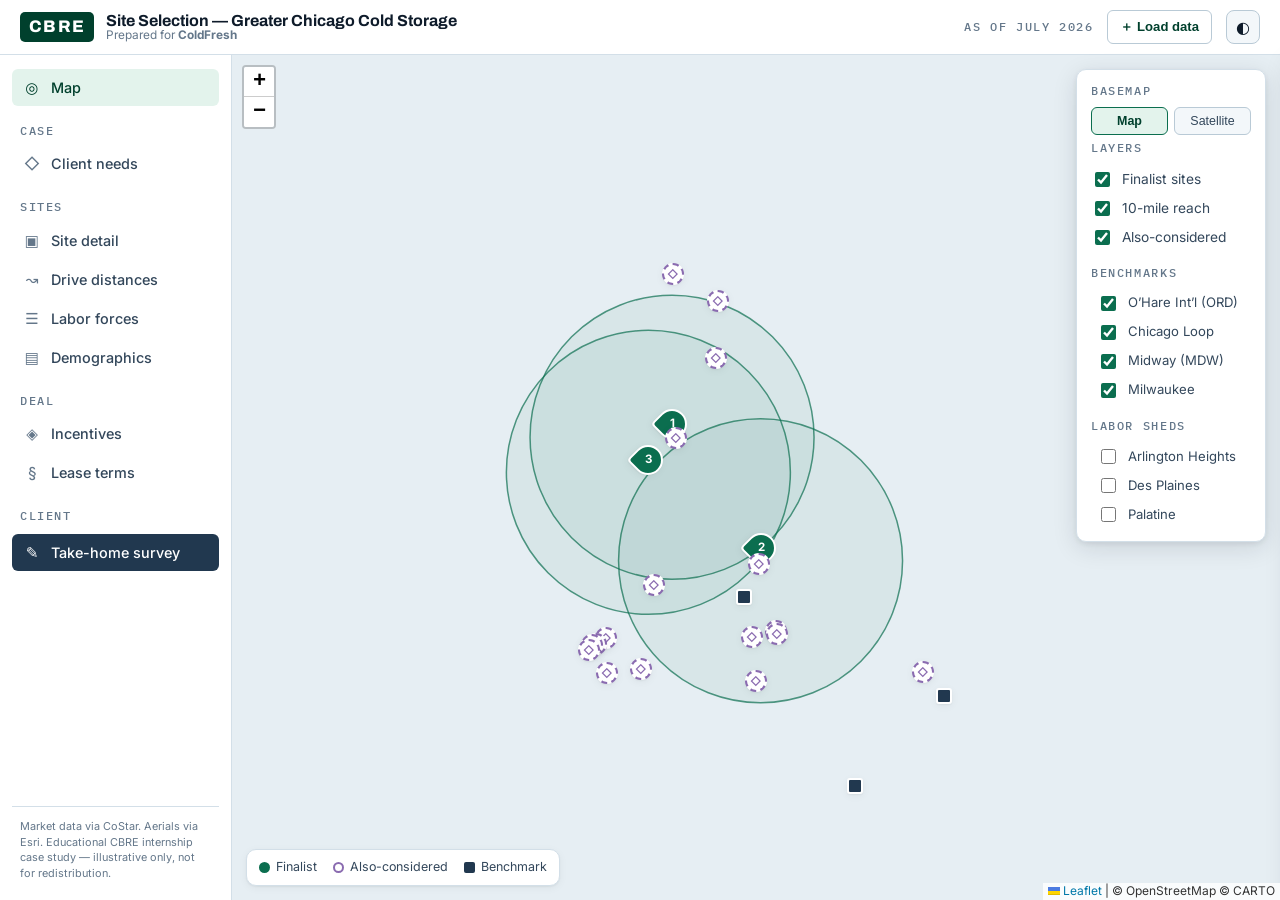
==== commit 50e24c7d: "CBRE rebrand + spec build-out: rent ranges, characteristics, incentives, lease terms, benchmarks, sa" ====
--- a/desktop/index.html
+++ b/desktop/index.html
@@ -18,14 +18,13 @@
   <!-- ===== Top bar ===== -->
   <header class="topbar">
     <div class="brand">
-      <div class="brand__mark" aria-hidden="true"></div>
+      <div class="cbre-logo" aria-label="CBRE">CBRE</div>
       <div class="brand__text">
-        <span class="brand__firm" id="firmName">Your Firm</span>
-        <span class="brand__eng" id="engLine">Site Selection</span>
+        <span class="brand__firm" id="engLine">Site Selection</span>
+        <span class="brand__eng">Prepared for <b id="clientName">ColdFresh</b></span>
       </div>
     </div>
     <div class="topbar__meta">
-      <span class="pill" id="clientPill">Client</span>
       <span class="eyebrow" id="asOf">As of —</span>
       <button class="btn btn--ghost btn--sm" id="openLoader">＋ Load data</button>
       <button class="icon-btn" id="themeToggle" title="Toggle light / dark" aria-label="Toggle theme">◐</button>
@@ -49,32 +48,28 @@
       <button class="navitem" data-view="drive"><span class="navitem__ico">↝</span>Drive distances</button>
       <button class="navitem" data-view="labor"><span class="navitem__ico">☰</span>Labor forces</button>
       <button class="navitem" data-view="demographics"><span class="navitem__ico">▤</span>Demographics</button>
-      <button class="navitem" data-view="criteria"><span class="navitem__ico">◧</span>Criteria scores</button>
+      <div class="navgroup eyebrow">Deal</div>
+      <button class="navitem" data-view="incentives"><span class="navitem__ico">◈</span>Incentives</button>
+      <button class="navitem" data-view="lease"><span class="navitem__ico">§</span>Lease terms</button>
       <div class="navgroup eyebrow">Client</div>
       <button class="navitem navitem--cta" data-view="survey"><span class="navitem__ico">✎</span>Take-home survey</button>
+      <div class="sidenav__foot">
+        Market data via CoStar. Aerials via Esri. Educational CBRE internship case study — illustrative only, not for redistribution.
+      </div>
     </nav>
 
     <!-- Map hero -->
     <main class="stage">
       <div id="map" class="map"></div>
 
-      <!-- Floating layer control -->
-      <div class="layers" id="layers">
-        <div class="layers__title eyebrow">Map layers</div>
-        <label class="layers__row"><input type="checkbox" id="lyr-sites" checked /> <span>Finalist sites</span></label>
-        <label class="layers__row"><input type="checkbox" id="lyr-rings" checked /> <span>10-mile reach</span></label>
-        <label class="layers__row"><input type="checkbox" id="lyr-nodes" checked /> <span>Logistics nodes</span></label>
-        <label class="layers__row"><input type="checkbox" id="lyr-labor" /> <span>Labor shed</span></label>
-        <label class="layers__row"><input type="checkbox" id="lyr-alt" checked /> <span>Also-considered</span></label>
-        <label class="layers__row" id="lyr-demo-row" hidden><input type="checkbox" id="lyr-demo" checked /> <span id="lyr-demo-label">Demographics</span></label>
-      </div>
-      <div class="demo-legend" id="demoLegend" hidden></div>
+      <!-- Floating layer control (built by app.js) -->
+      <div class="layers" id="layers"></div>
 
       <!-- Map legend -->
       <div class="legend" id="legend">
         <span><i class="dot dot--site"></i>Finalist</span>
         <span><i class="dot dot--alt"></i>Also-considered</span>
-        <span><i class="dot dot--node"></i>Logistics node</span>
+        <span><i class="dot dot--node"></i>Benchmark</span>
       </div>
     </main>
 
--- a/shared/theme.css
+++ b/shared/theme.css
@@ -51,9 +51,9 @@
   --line: #D3DFE8;
   --line-strong: #B9CAD6;
 
-  --accent: #0E8C9E;       /* cold teal */
-  --accent-strong: #0A6D7C;
-  --accent-soft: #DBEFF2;
+  --accent: #0B6E4F;       /* cold teal */
+  --accent-strong: #00402D;
+  --accent-soft: #E3F3EC;
   --navy: #21384F;         /* steel navy — structural */
   --navy-soft: #E4EAF0;
 
@@ -66,10 +66,10 @@
   --crit-soft: #F6DCDA;
 
   /* map layer colors */
-  --site-primary: #0E8C9E;
+  --site-primary: #0B6E4F;
   --site-alt: #8A6BB0;      /* also-considered — violet, distinct hue */
   --node-color: #21384F;
-  --ring-color: #0E8C9E;
+  --ring-color: #0B6E4F;
   --labor-color: #C0891F;
 
   color-scheme: light;
@@ -88,9 +88,9 @@
     --line: #24343F;
     --line-strong: #33475659;
 
-    --accent: #2FB6C9;
-    --accent-strong: #58CBDB;
-    --accent-soft: #123842;
+    --accent: #35C892;
+    --accent-strong: #62DBA8;
+    --accent-soft: #0E2A20;
     --navy: #9FB6CC;
     --navy-soft: #17242F;
 
@@ -101,10 +101,10 @@
     --crit: #E37970;
     --crit-soft: #2C1614;
 
-    --site-primary: #2FB6C9;
+    --site-primary: #35C892;
     --site-alt: #B79AD9;
     --node-color: #9FB6CC;
-    --ring-color: #2FB6C9;
+    --ring-color: #35C892;
     --labor-color: #E0AC44;
 
     color-scheme: dark;
@@ -118,12 +118,12 @@
   --bg: #0A121B; --surface: #131F2B; --surface-2: #18262F; --surface-3: #1F2F3B;
   --ink: #E9F1F7; --ink-2: #B7C7D4; --ink-muted: #8397A6;
   --line: #24343F; --line-strong: #3a4d5b;
-  --accent: #2FB6C9; --accent-strong: #58CBDB; --accent-soft: #123842;
+  --accent: #35C892; --accent-strong: #62DBA8; --accent-soft: #0E2A20;
   --navy: #9FB6CC; --navy-soft: #17242F;
   --good: #43C68A; --good-soft: #10281E; --warn: #E0AC44; --warn-soft: #2B2410;
   --crit: #E37970; --crit-soft: #2C1614;
-  --site-primary: #2FB6C9; --site-alt: #B79AD9; --node-color: #9FB6CC;
-  --ring-color: #2FB6C9; --labor-color: #E0AC44;
+  --site-primary: #35C892; --site-alt: #B79AD9; --node-color: #9FB6CC;
+  --ring-color: #35C892; --labor-color: #E0AC44;
   color-scheme: dark;
   --shadow-1: 0 1px 2px rgba(0,0,0,0.4), 0 2px 10px rgba(0,0,0,0.35);
   --shadow-2: 0 8px 30px rgba(0,0,0,0.5), 0 2px 8px rgba(0,0,0,0.4);
@@ -132,12 +132,12 @@
   --bg: #EEF3F7; --surface: #FFFFFF; --surface-2: #F3F7FA; --surface-3: #E6EEF3;
   --ink: #0E1B2A; --ink-2: #33475B; --ink-muted: #64778A;
   --line: #D3DFE8; --line-strong: #B9CAD6;
-  --accent: #0E8C9E; --accent-strong: #0A6D7C; --accent-soft: #DBEFF2;
+  --accent: #0B6E4F; --accent-strong: #00402D; --accent-soft: #E3F3EC;
   --navy: #21384F; --navy-soft: #E4EAF0;
   --good: #2E9E6B; --good-soft: #DAF0E4; --warn: #C0891F; --warn-soft: #F6EBCF;
   --crit: #C24A43; --crit-soft: #F6DCDA;
-  --site-primary: #0E8C9E; --site-alt: #8A6BB0; --node-color: #21384F;
-  --ring-color: #0E8C9E; --labor-color: #C0891F;
+  --site-primary: #0B6E4F; --site-alt: #8A6BB0; --node-color: #21384F;
+  --ring-color: #0B6E4F; --labor-color: #C0891F;
   color-scheme: light;
 }
 
@@ -185,6 +185,10 @@
 .pill--accent { color: var(--accent-strong); background: var(--accent-soft); border-color: transparent; }
 .pill--alt { color: var(--site-alt); background: transparent; border-color: var(--site-alt); }
 
+/* CBRE logo (shared) */
+.cbre-logo { display: inline-flex; align-items: center; justify-content: center; height: 30px; padding: 0 9px; border-radius: 5px; background: var(--accent-strong); color: #fff; font-family: var(--font-display); font-weight: 800; letter-spacing: 0.08em; font-size: 1.05rem; }
+:root[data-theme="dark"] .cbre-logo { color: #04140E; }
+
 /* focus visibility */
 :focus-visible { outline: 2px solid var(--accent); outline-offset: 2px; border-radius: 4px; }
 
--- a/desktop/styles.css
+++ b/desktop/styles.css
@@ -125,6 +125,25 @@
 .score-fill { display: block; height: 100%; border-radius: 100px; background: var(--accent); }
 .score-val { text-align: right; font-variant-numeric: tabular-nums; color: var(--ink-2); }
 
+/* CBRE logo */
+.cbre-logo { display: inline-flex; align-items: center; justify-content: center; height: 30px; padding: 0 9px; border-radius: 5px; background: var(--accent-strong); color: #fff; font-family: var(--font-display); font-weight: 800; letter-spacing: 0.08em; font-size: 1.05rem; }
+:root[data-theme="dark"] .cbre-logo { color: #04140E; }
+
+/* Sidebar footer / disclaimer */
+.sidenav { display: flex; flex-direction: column; }
+.sidenav__foot { margin-top: auto; padding: 12px 8px 4px; font-size: 0.68rem; line-height: 1.45; color: var(--ink-muted); border-top: 1px solid var(--line); }
+
+/* Basemap switch + granular layer toggles */
+.layers { max-height: calc(100% - 28px); overflow-y: auto; }
+.basemap { display: flex; gap: 6px; margin: 6px 0 4px; }
+.basemap__btn { flex: 1; padding: 6px 8px; border: 1px solid var(--line-strong); background: var(--surface-2); color: var(--ink-2); border-radius: 6px; font-size: 0.78rem; cursor: pointer; }
+.basemap__btn.is-on { background: var(--accent-soft); border-color: var(--accent); color: var(--accent-strong); font-weight: 600; }
+.layers__row--sub { padding-left: 6px; font-size: 0.82rem; }
+
+/* Rent chip */
+.rentchip { display: flex; align-items: baseline; gap: 10px; margin: 8px 0 4px; }
+.rentchip strong { font-family: var(--font-display); font-size: 1.45rem; color: var(--accent-strong); }
+
 /* Criteria checklist */
 .chk { list-style: none; margin: 0; padding: 0; }
 .chk li { display: flex; align-items: center; gap: 10px; padding: 7px 0; font-size: 0.88rem; color: var(--ink-2); border-bottom: 1px solid var(--line); }
@@ -132,6 +151,10 @@
 .chk__ico { width: 20px; height: 20px; border-radius: 50%; display: inline-grid; place-items: center; font-size: 0.72rem; font-weight: 700; flex: 0 0 auto; }
 .chk--met > .chk__ico, .chk__ico.chk--met { background: var(--good-soft); color: var(--good); }
 .chk--confirm > .chk__ico, .chk__ico.chk--confirm { background: var(--warn-soft); color: var(--warn); }
+.chk__lbl { flex: 1; }
+.chk__ico--rfd { background: var(--surface-3); color: var(--ink-muted); }
+.chk--rfd { color: var(--ink-muted); }
+.chk__note { margin-left: auto; font-style: normal; font-size: 0.7rem; color: var(--warn); background: var(--warn-soft); padding: 2px 8px; border-radius: 100px; white-space: nowrap; }
 
 .prosCons { display: grid; grid-template-columns: 1fr 1fr; gap: 14px; }
 .prosCons ul { margin: 6px 0 0; padding-left: 16px; font-size: 0.85rem; color: var(--ink-2); }
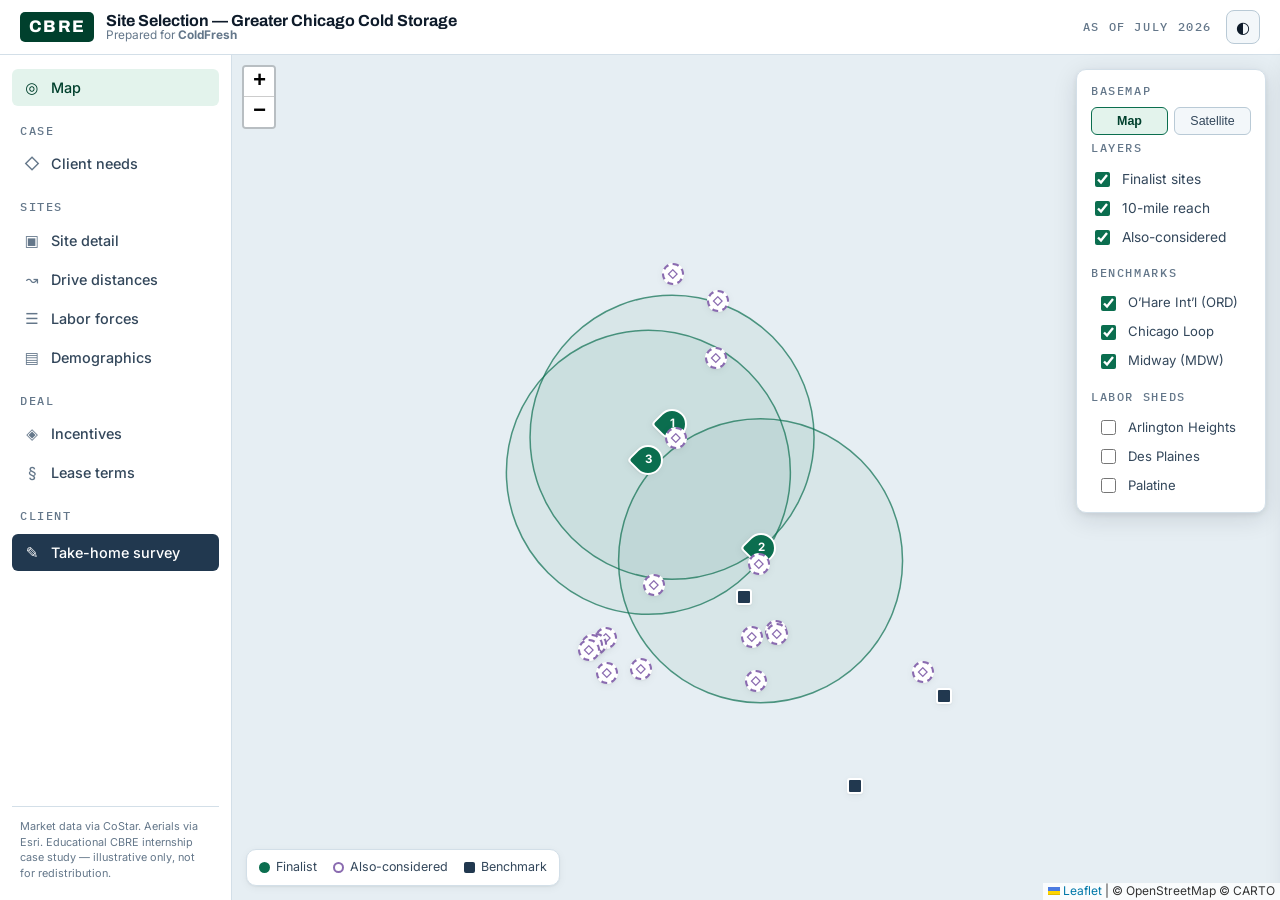
==== commit 72038e96: "Client-facing polish + perf: due diligence wording, drop Milwaukee, formsubmit email, hide upload, r" ====
--- a/desktop/index.html
+++ b/desktop/index.html
@@ -119,8 +119,6 @@
   </div>
 
   <script src="../shared/vendor/leaflet/leaflet.js"></script>
-  <script src="../shared/vendor/papaparse.min.js"></script>
-  <script src="../shared/vendor/xlsx.full.min.js"></script>
   <script src="../shared/config.js"></script>
   <script src="../shared/data.js"></script>
   <script src="../shared/loader.js"></script>
--- a/desktop/styles.css
+++ b/desktop/styles.css
@@ -124,6 +124,9 @@
 .score-track { display: block; height: 8px; border-radius: 100px; background: var(--surface-3); overflow: hidden; }
 .score-fill { display: block; height: 100%; border-radius: 100px; background: var(--accent); }
 .score-val { text-align: right; font-variant-numeric: tabular-nums; color: var(--ink-2); }
+
+/* Client-facing: hide the data-upload entry point */
+#openLoader { display: none; }
 
 /* CBRE logo */
 .cbre-logo { display: inline-flex; align-items: center; justify-content: center; height: 30px; padding: 0 9px; border-radius: 5px; background: var(--accent-strong); color: #fff; font-family: var(--font-display); font-weight: 800; letter-spacing: 0.08em; font-size: 1.05rem; }
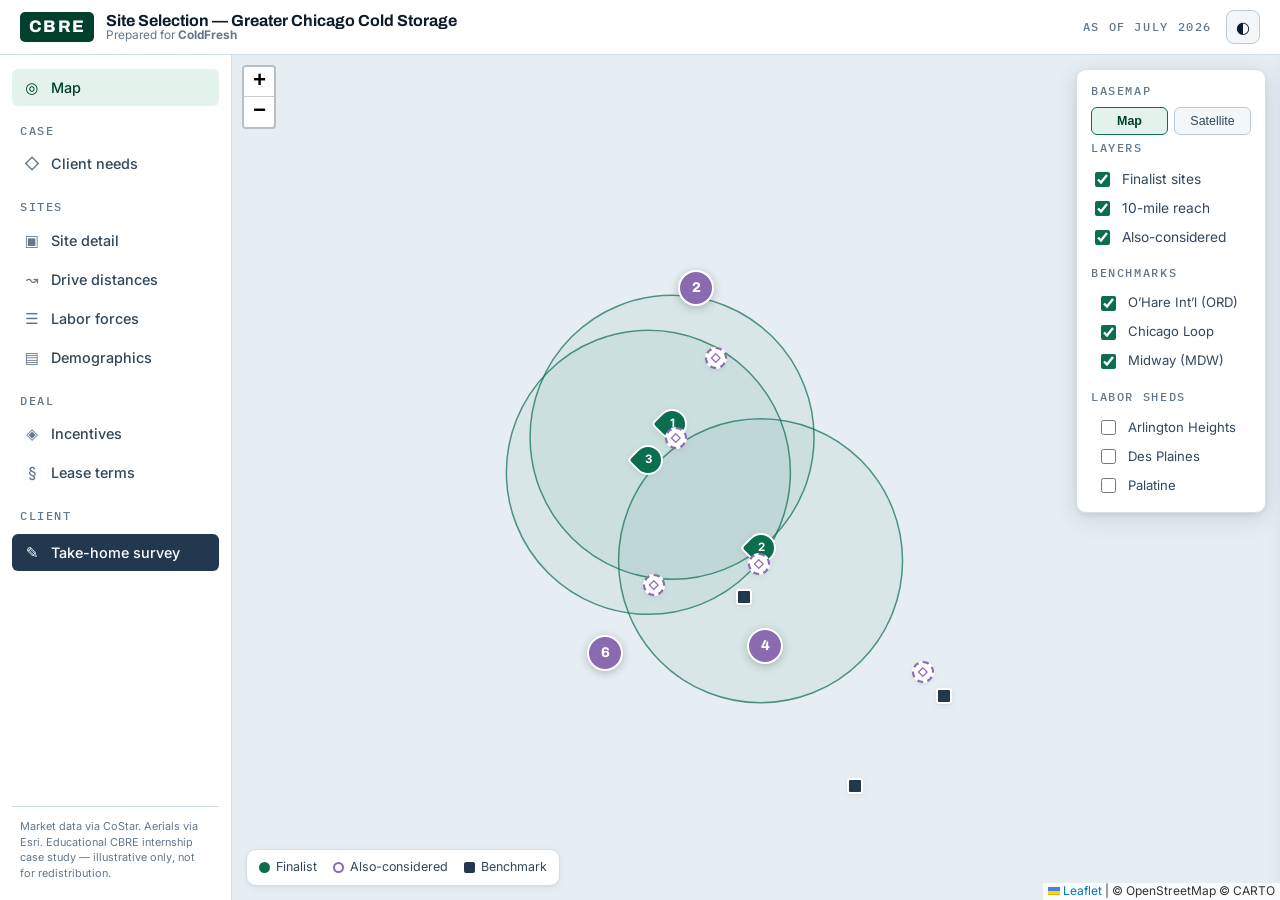
==== commit 2c93a1a5: "Map polish: cluster also-considered pins, fly-to closer zoom on select, muted Positron basemap - #1 " ====
--- a/desktop/index.html
+++ b/desktop/index.html
@@ -11,6 +11,7 @@
   <link href="https://fonts.googleapis.com/css2?family=Archivo:wght@500;600;700;800&family=Inter:wght@400;500;600&family=IBM+Plex+Mono:wght@400;500&display=swap" rel="stylesheet" />
 
   <link rel="stylesheet" href="../shared/vendor/leaflet/leaflet.css" />
+  <link rel="stylesheet" href="../shared/vendor/markercluster/MarkerCluster.css" />
   <link rel="stylesheet" href="../shared/theme.css" />
   <link rel="stylesheet" href="styles.css" />
 </head>
@@ -119,6 +120,7 @@
   </div>
 
   <script src="../shared/vendor/leaflet/leaflet.js"></script>
+  <script src="../shared/vendor/markercluster/leaflet.markercluster.js"></script>
   <script src="../shared/config.js"></script>
   <script src="../shared/data.js"></script>
   <script src="../shared/loader.js"></script>
--- a/shared/vendor/markercluster/MarkerCluster.css
+++ b/shared/vendor/markercluster/MarkerCluster.css
@@ -0,0 +1,14 @@
+.leaflet-cluster-anim .leaflet-marker-icon, .leaflet-cluster-anim .leaflet-marker-shadow {
+	-webkit-transition: -webkit-transform 0.3s ease-out, opacity 0.3s ease-in;
+	-moz-transition: -moz-transform 0.3s ease-out, opacity 0.3s ease-in;
+	-o-transition: -o-transform 0.3s ease-out, opacity 0.3s ease-in;
+	transition: transform 0.3s ease-out, opacity 0.3s ease-in;
+}
+
+.leaflet-cluster-spider-leg {
+	/* stroke-dashoffset (duration and function) should match with leaflet-marker-icon transform in order to track it exactly */
+	-webkit-transition: -webkit-stroke-dashoffset 0.3s ease-out, -webkit-stroke-opacity 0.3s ease-in;
+	-moz-transition: -moz-stroke-dashoffset 0.3s ease-out, -moz-stroke-opacity 0.3s ease-in;
+	-o-transition: -o-stroke-dashoffset 0.3s ease-out, -o-stroke-opacity 0.3s ease-in;
+	transition: stroke-dashoffset 0.3s ease-out, stroke-opacity 0.3s ease-in;
+}
--- a/shared/theme.css
+++ b/shared/theme.css
@@ -185,6 +185,10 @@
 .pill--accent { color: var(--accent-strong); background: var(--accent-soft); border-color: transparent; }
 .pill--alt { color: var(--site-alt); background: transparent; border-color: var(--site-alt); }
 
+/* Marker clusters (also-considered) */
+.cl-wrap { background: transparent !important; }
+.cl-bub { width: 36px; height: 36px; border-radius: 50%; display: grid; place-items: center; font-family: var(--font-display); font-weight: 800; font-size: 0.88rem; color: #fff; background: var(--site-alt); border: 2px solid var(--surface); box-shadow: 0 2px 8px rgba(14,27,42,0.25); }
+
 /* CBRE logo (shared) */
 .cbre-logo { display: inline-flex; align-items: center; justify-content: center; height: 30px; padding: 0 9px; border-radius: 5px; background: var(--accent-strong); color: #fff; font-family: var(--font-display); font-weight: 800; letter-spacing: 0.08em; font-size: 1.05rem; }
 :root[data-theme="dark"] .cbre-logo { color: #04140E; }
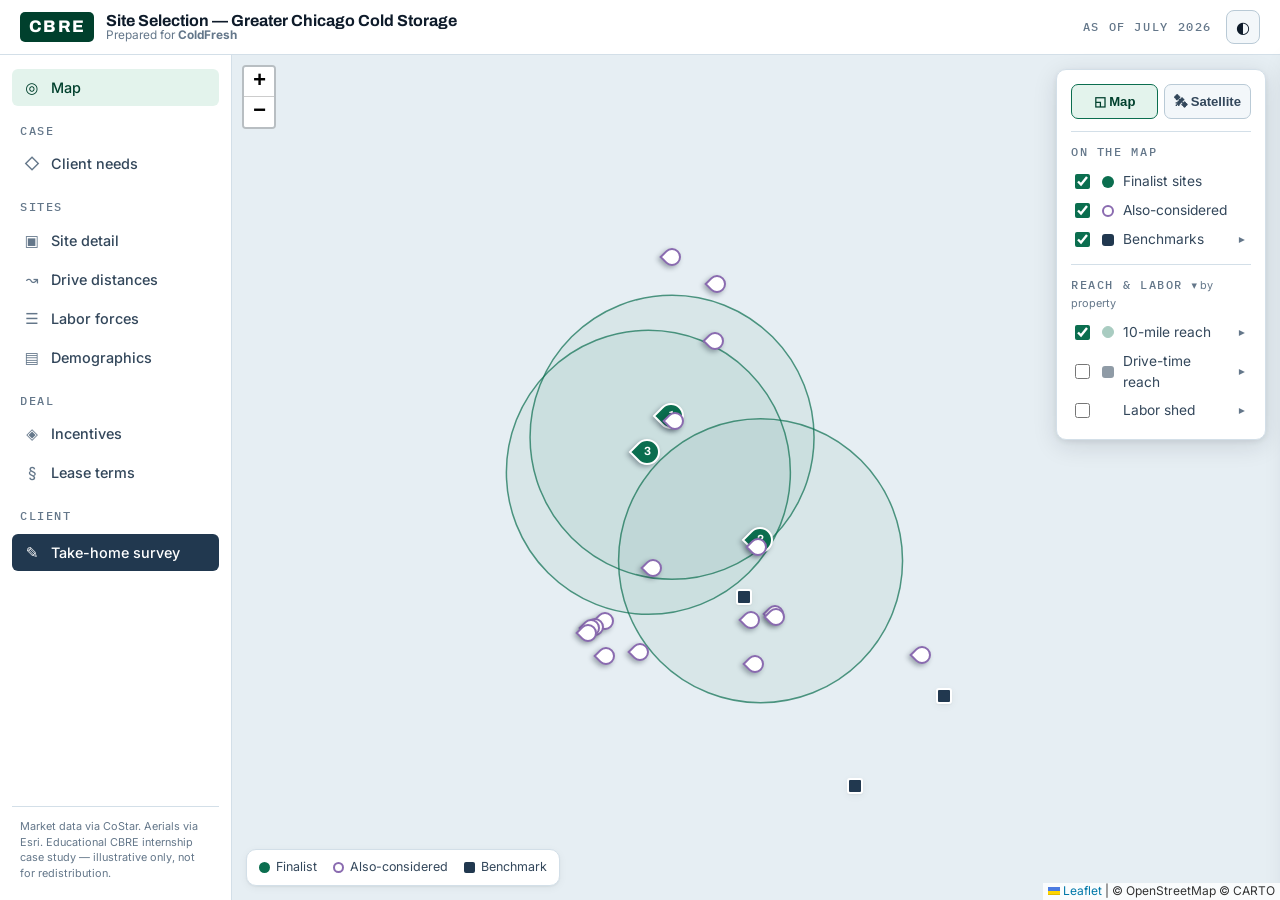
==== commit c5e9f1df: "Cleaner layer panel, literal pins, de-clustered markers - Desktop: reorganize floating layer control" ====
--- a/desktop/index.html
+++ b/desktop/index.html
@@ -11,7 +11,6 @@
   <link href="https://fonts.googleapis.com/css2?family=Archivo:wght@500;600;700;800&family=Inter:wght@400;500;600&family=IBM+Plex+Mono:wght@400;500&display=swap" rel="stylesheet" />
 
   <link rel="stylesheet" href="../shared/vendor/leaflet/leaflet.css" />
-  <link rel="stylesheet" href="../shared/vendor/markercluster/MarkerCluster.css" />
   <link rel="stylesheet" href="../shared/theme.css" />
   <link rel="stylesheet" href="styles.css" />
 </head>
@@ -120,7 +119,6 @@
   </div>
 
   <script src="../shared/vendor/leaflet/leaflet.js"></script>
-  <script src="../shared/vendor/markercluster/leaflet.markercluster.js"></script>
   <script src="../shared/config.js"></script>
   <script src="../shared/data.js"></script>
   <script src="../shared/loader.js"></script>
--- a/desktop/styles.css
+++ b/desktop/styles.css
@@ -89,6 +89,13 @@
 .mk--node { width: 16px; height: 16px; border-radius: 3px; background: var(--node-color); border: 2px solid var(--surface); }
 .node-tip { font-family: var(--font-mono); font-size: 0.7rem; }
 
+/* Literal map pins (teardrop) */
+.pin { position: relative; }
+.pin--site, .pin--alt { border-radius: 50% 50% 50% 0; transform: rotate(45deg); box-shadow: 0 3px 5px rgba(14,27,42,0.35); }
+.pin--site { width: 26px; height: 26px; background: var(--site-primary); border: 2px solid #fff; }
+.pin--site span { position: absolute; inset: 0; transform: rotate(-45deg); display: grid; place-items: center; color: #fff; font-family: var(--font-display); font-weight: 700; font-size: 0.74rem; }
+.pin--alt { width: 18px; height: 18px; background: var(--surface); border: 2.5px solid var(--site-alt); }
+
 /* Right drawer */
 .drawer {
   position: absolute; top: 0; right: 0; height: 100%; width: 440px; max-width: 90vw;
@@ -136,12 +143,27 @@
 .sidenav { display: flex; flex-direction: column; }
 .sidenav__foot { margin-top: auto; padding: 12px 8px 4px; font-size: 0.68rem; line-height: 1.45; color: var(--ink-muted); border-top: 1px solid var(--line); }
 
-/* Basemap switch + granular layer toggles */
-.layers { max-height: calc(100% - 28px); overflow-y: auto; }
-.basemap { display: flex; gap: 6px; margin: 6px 0 4px; }
-.basemap__btn { flex: 1; padding: 6px 8px; border: 1px solid var(--line-strong); background: var(--surface-2); color: var(--ink-2); border-radius: 6px; font-size: 0.78rem; cursor: pointer; }
-.basemap__btn.is-on { background: var(--accent-soft); border-color: var(--accent); color: var(--accent-strong); font-weight: 600; }
-.layers__row--sub { padding-left: 6px; font-size: 0.82rem; }
+/* Layers panel — categorized, basemap on top */
+.layers { width: 210px; max-height: calc(100% - 28px); overflow-y: auto; padding: 14px; }
+.layers__seg { display: flex; gap: 6px; margin-bottom: 12px; }
+.layers__segbtn { flex: 1; padding: 9px 8px; border: 1px solid var(--line-strong); background: var(--surface-2); color: var(--ink-2); border-radius: 7px; font-size: 0.82rem; font-weight: 600; cursor: pointer; }
+.layers__segbtn.is-on { background: var(--accent-soft); border-color: var(--accent); color: var(--accent-strong); }
+.layers__group { padding-top: 11px; margin-top: 10px; border-top: 1px solid var(--line); }
+.layers__group .layers__title { margin-bottom: 7px; }
+.layers__row--sub { padding-left: 4px; font-size: 0.83rem; }
+.layers__sw { width: 12px; height: 12px; flex: 0 0 auto; display: inline-block; }
+.layers__sw--site { background: var(--site-primary); border-radius: 50%; }
+.layers__sw--alt { background: transparent; border: 2px solid var(--site-alt); border-radius: 50%; }
+.layers__sw--ring { background: var(--ring-color); opacity: 0.35; border-radius: 50%; border: 1px solid var(--ring-color); }
+.layers__sw--iso { background: var(--navy); opacity: 0.5; border-radius: 3px; }
+.layers__sw--node { background: var(--node-color); border-radius: 3px; }
+.layers__mainrow { display: flex; align-items: center; gap: 4px; }
+.layers__mainrow .layers__row { flex: 1; }
+.layers__caret { border: none; background: none; color: var(--ink-muted); cursor: pointer; font-size: 0.72rem; padding: 4px 6px; transform: rotate(-90deg); transition: transform 0.15s; line-height: 1; }
+.layers__caret.is-open { transform: rotate(0deg); color: var(--accent-strong); }
+.layers__sub { margin: 2px 0 8px 10px; padding-left: 9px; border-left: 2px solid var(--line); }
+.layers__hint { font-family: var(--font-body); text-transform: none; letter-spacing: 0; color: var(--ink-muted); font-size: 0.68rem; font-weight: 400; }
+.layers__row input[type=checkbox] { accent-color: var(--accent); width: 15px; height: 15px; flex: 0 0 auto; }
 
 /* Rent chip */
 .rentchip { display: flex; align-items: baseline; gap: 10px; margin: 8px 0 4px; }
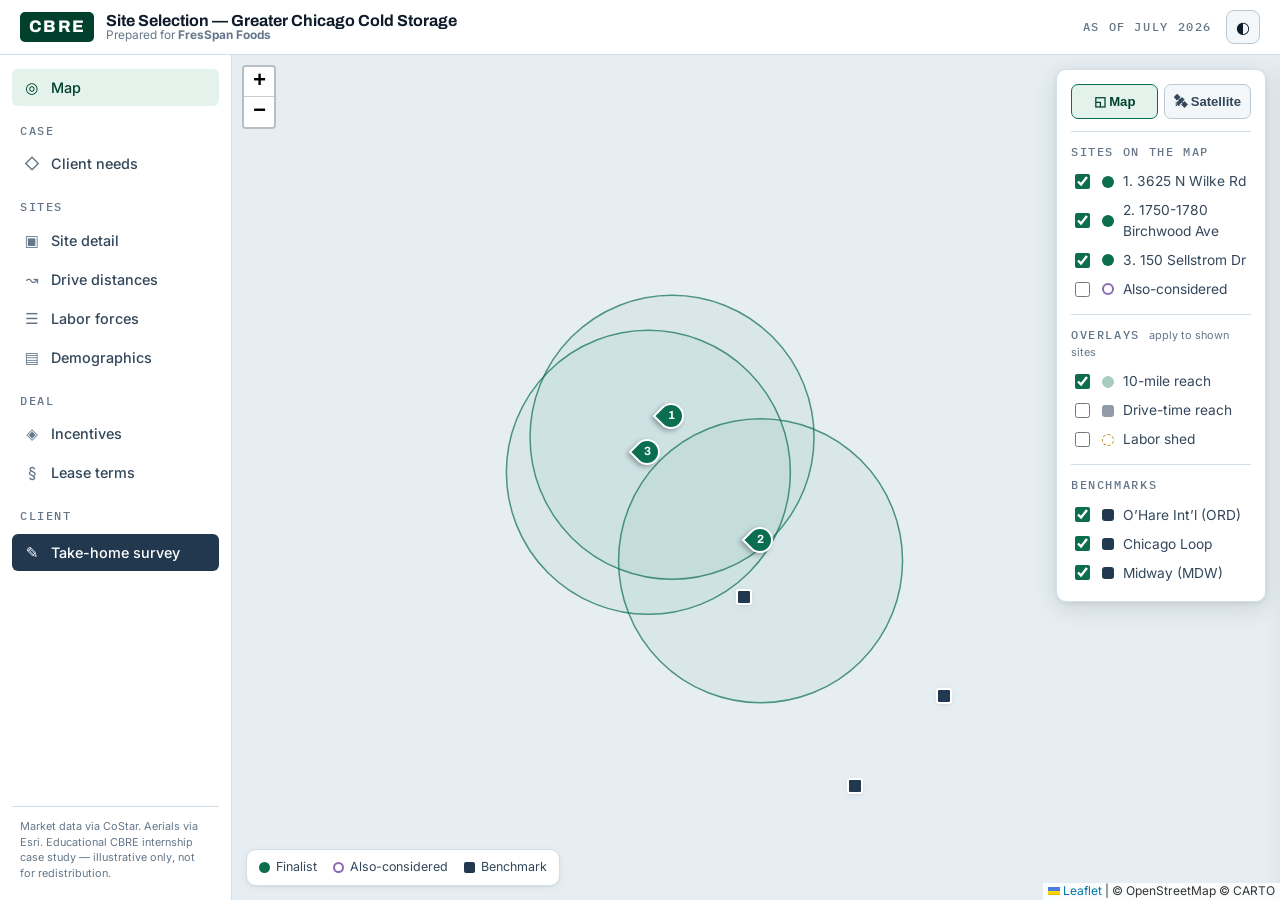
==== commit b5dc403b: "Rename client to FresSpan Foods; label sites by address Change the client name from ColdFresh to Fre" ====
--- a/desktop/index.html
+++ b/desktop/index.html
@@ -21,7 +21,7 @@
       <div class="cbre-logo" aria-label="CBRE">CBRE</div>
       <div class="brand__text">
         <span class="brand__firm" id="engLine">Site Selection</span>
-        <span class="brand__eng">Prepared for <b id="clientName">ColdFresh</b></span>
+        <span class="brand__eng">Prepared for <b id="clientName">FresSpan Foods</b></span>
       </div>
     </div>
     <div class="topbar__meta">
--- a/desktop/styles.css
+++ b/desktop/styles.css
@@ -80,6 +80,9 @@
 .dot--site { background: var(--site-primary); }
 .dot--alt { background: transparent; border: 2px solid var(--site-alt); }
 .dot--node { background: var(--node-color); border-radius: 2px; }
+.legend__drive { display: inline-flex; align-items: center; gap: 14px; padding-left: 14px; border-left: 1px solid var(--line); }
+.leg-line { width: 18px; height: 0; border-top: 2.2px solid var(--navy); display: inline-block; vertical-align: middle; }
+.leg-line--dash { border-top: 1.6px dashed var(--navy); }
 
 /* Map markers (divIcon) */
 .mk { display: grid; place-items: center; font-weight: 700; color: #fff; box-shadow: var(--shadow-1); }
@@ -157,6 +160,11 @@
 .layers__sw--ring { background: var(--ring-color); opacity: 0.35; border-radius: 50%; border: 1px solid var(--ring-color); }
 .layers__sw--iso { background: var(--navy); opacity: 0.5; border-radius: 3px; }
 .layers__sw--node { background: var(--node-color); border-radius: 3px; }
+.layers__sw--labor { background: transparent; border: 1px dashed var(--labor-color); border-radius: 50%; }
+.layers__site { padding: 4px 0 6px; }
+.layers__site + .layers__site { border-top: 1px dashed var(--line); margin-top: 2px; }
+.layers__sitehd { font-family: var(--font-display); font-weight: 700; font-size: 0.82rem; color: var(--ink); margin: 2px 0 3px; }
+.layers__row--feat { padding-left: 2px; font-size: 0.8rem; color: var(--ink-2); }
 .layers__mainrow { display: flex; align-items: center; gap: 4px; }
 .layers__mainrow .layers__row { flex: 1; }
 .layers__caret { border: none; background: none; color: var(--ink-muted); cursor: pointer; font-size: 0.72rem; padding: 4px 6px; transform: rotate(-90deg); transition: transform 0.15s; line-height: 1; }
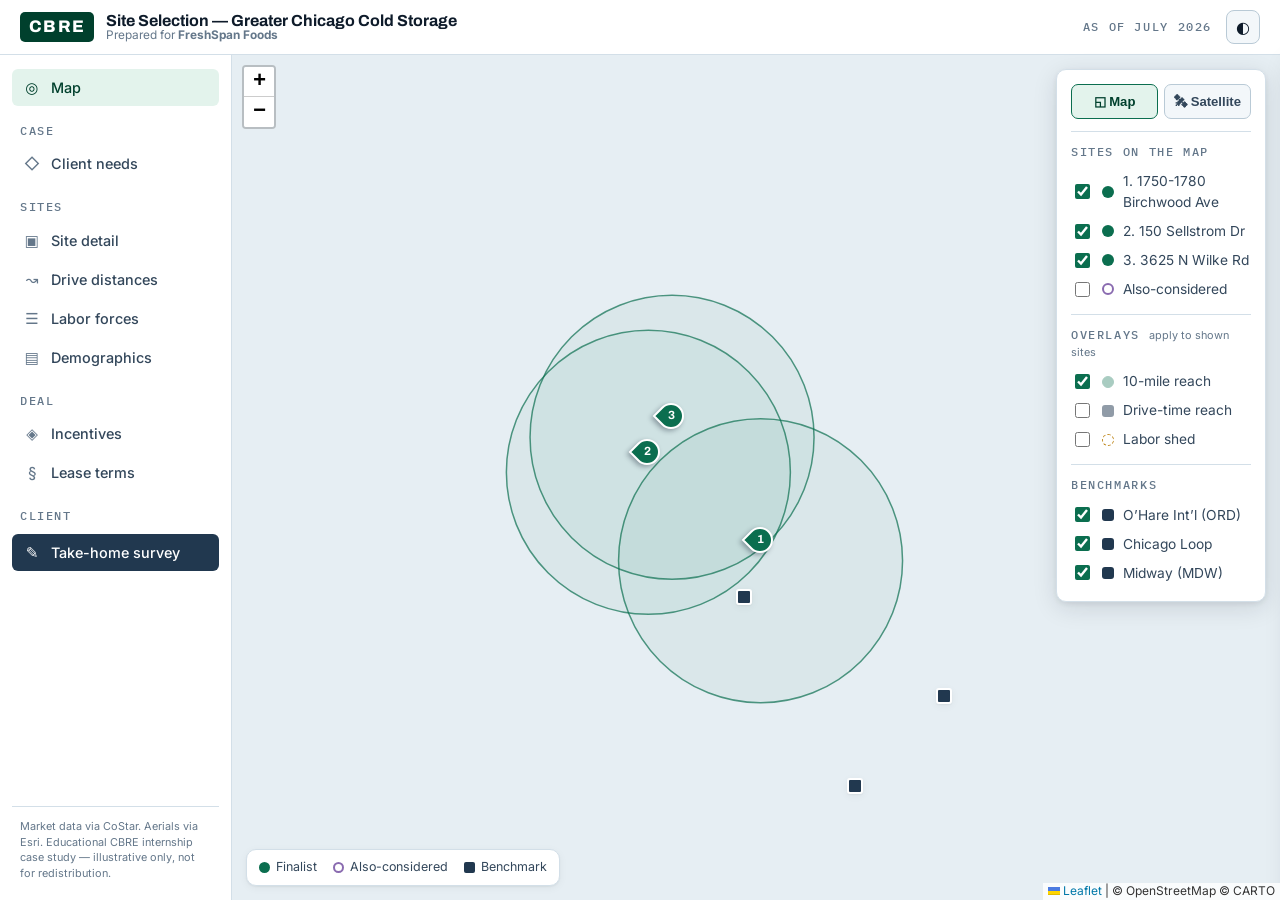
==== commit e601d4d3: "Rename to FreshSpan Foods; reorder sites; update rents - Client name FresSpan Foods -> FreshSpan Foo" ====
--- a/desktop/index.html
+++ b/desktop/index.html
@@ -21,7 +21,7 @@
       <div class="cbre-logo" aria-label="CBRE">CBRE</div>
       <div class="brand__text">
         <span class="brand__firm" id="engLine">Site Selection</span>
-        <span class="brand__eng">Prepared for <b id="clientName">FresSpan Foods</b></span>
+        <span class="brand__eng">Prepared for <b id="clientName">FreshSpan Foods</b></span>
       </div>
     </div>
     <div class="topbar__meta">
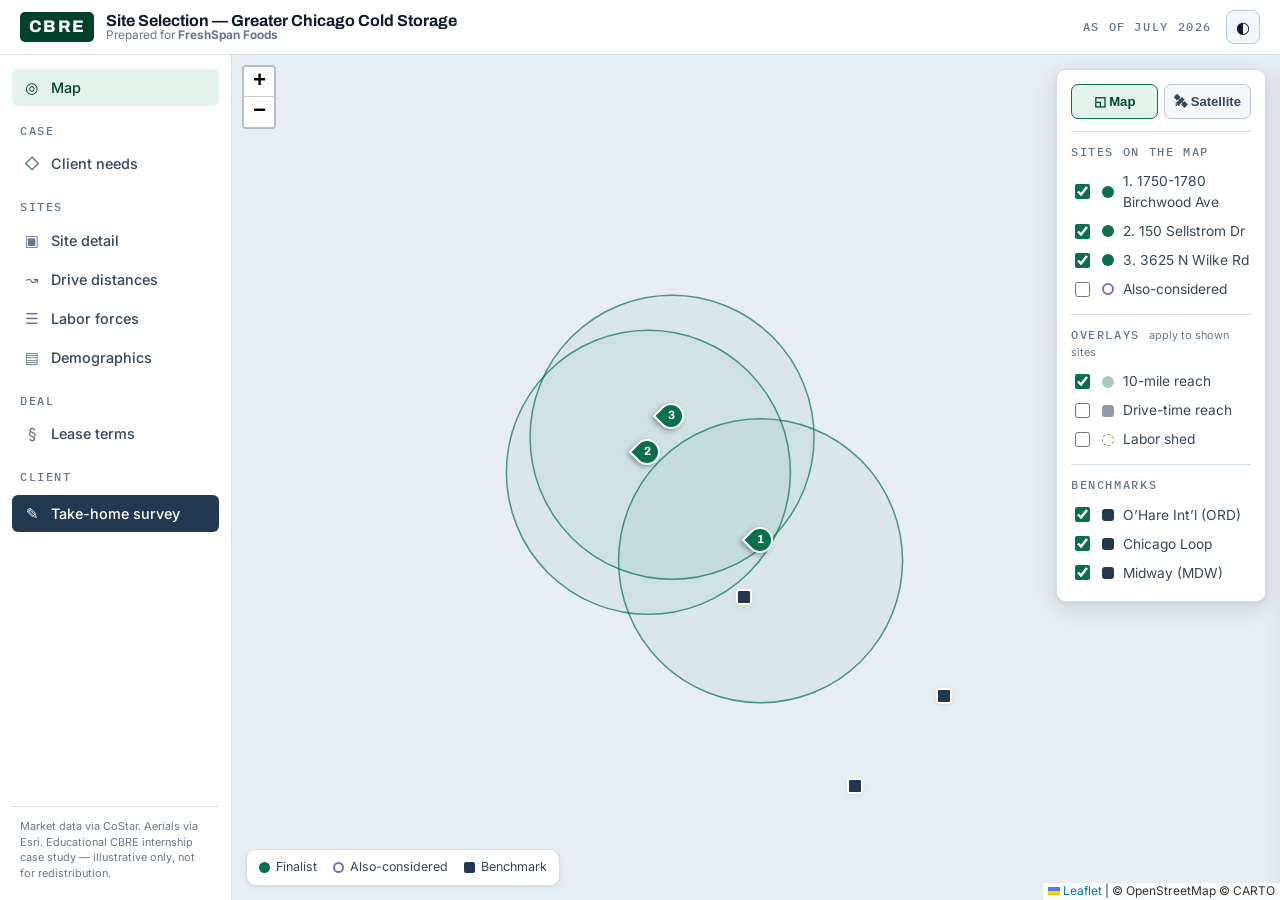
==== commit 7ea48f8a: "Remove incentives everywhere; point QR at the Netlify URL - Strip the incentives feature from both b" ====
--- a/desktop/index.html
+++ b/desktop/index.html
@@ -49,7 +49,6 @@
       <button class="navitem" data-view="labor"><span class="navitem__ico">☰</span>Labor forces</button>
       <button class="navitem" data-view="demographics"><span class="navitem__ico">▤</span>Demographics</button>
       <div class="navgroup eyebrow">Deal</div>
-      <button class="navitem" data-view="incentives"><span class="navitem__ico">◈</span>Incentives</button>
       <button class="navitem" data-view="lease"><span class="navitem__ico">§</span>Lease terms</button>
       <div class="navgroup eyebrow">Client</div>
       <button class="navitem navitem--cta" data-view="survey"><span class="navitem__ico">✎</span>Take-home survey</button>
